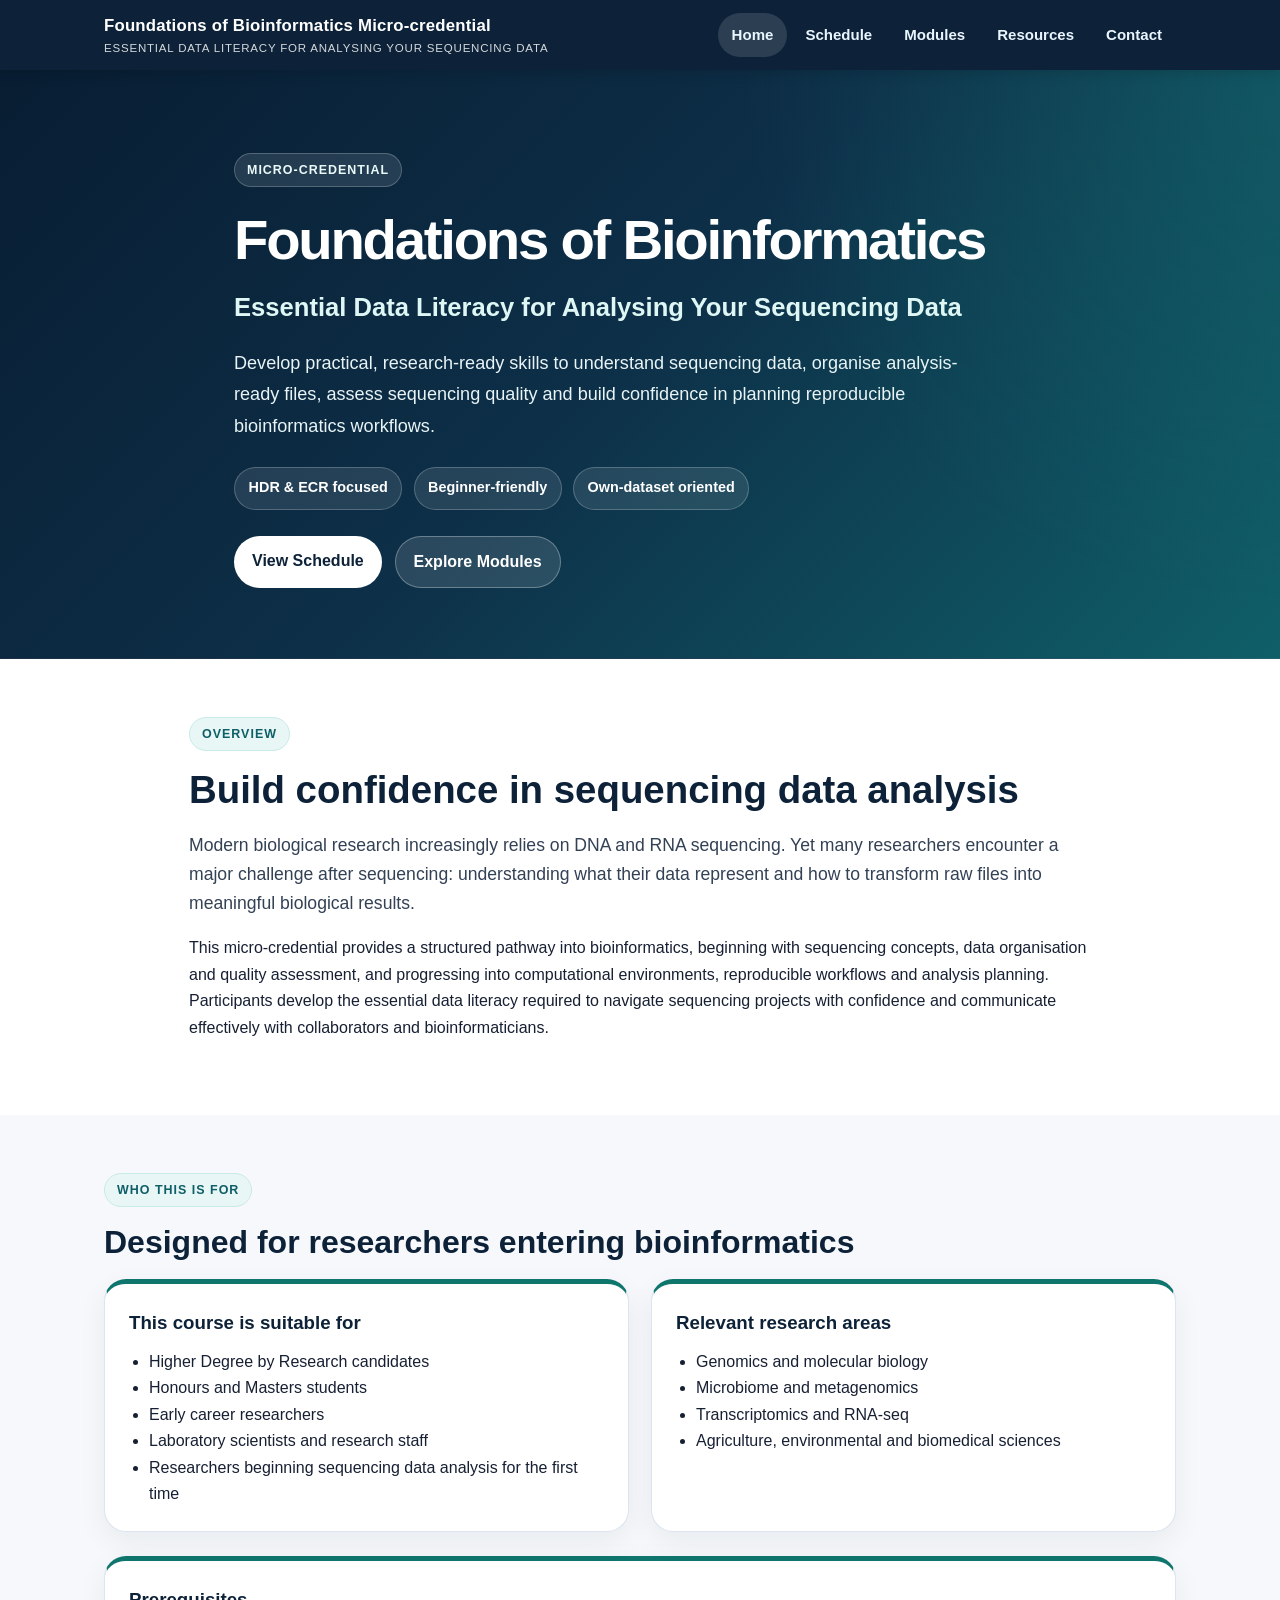
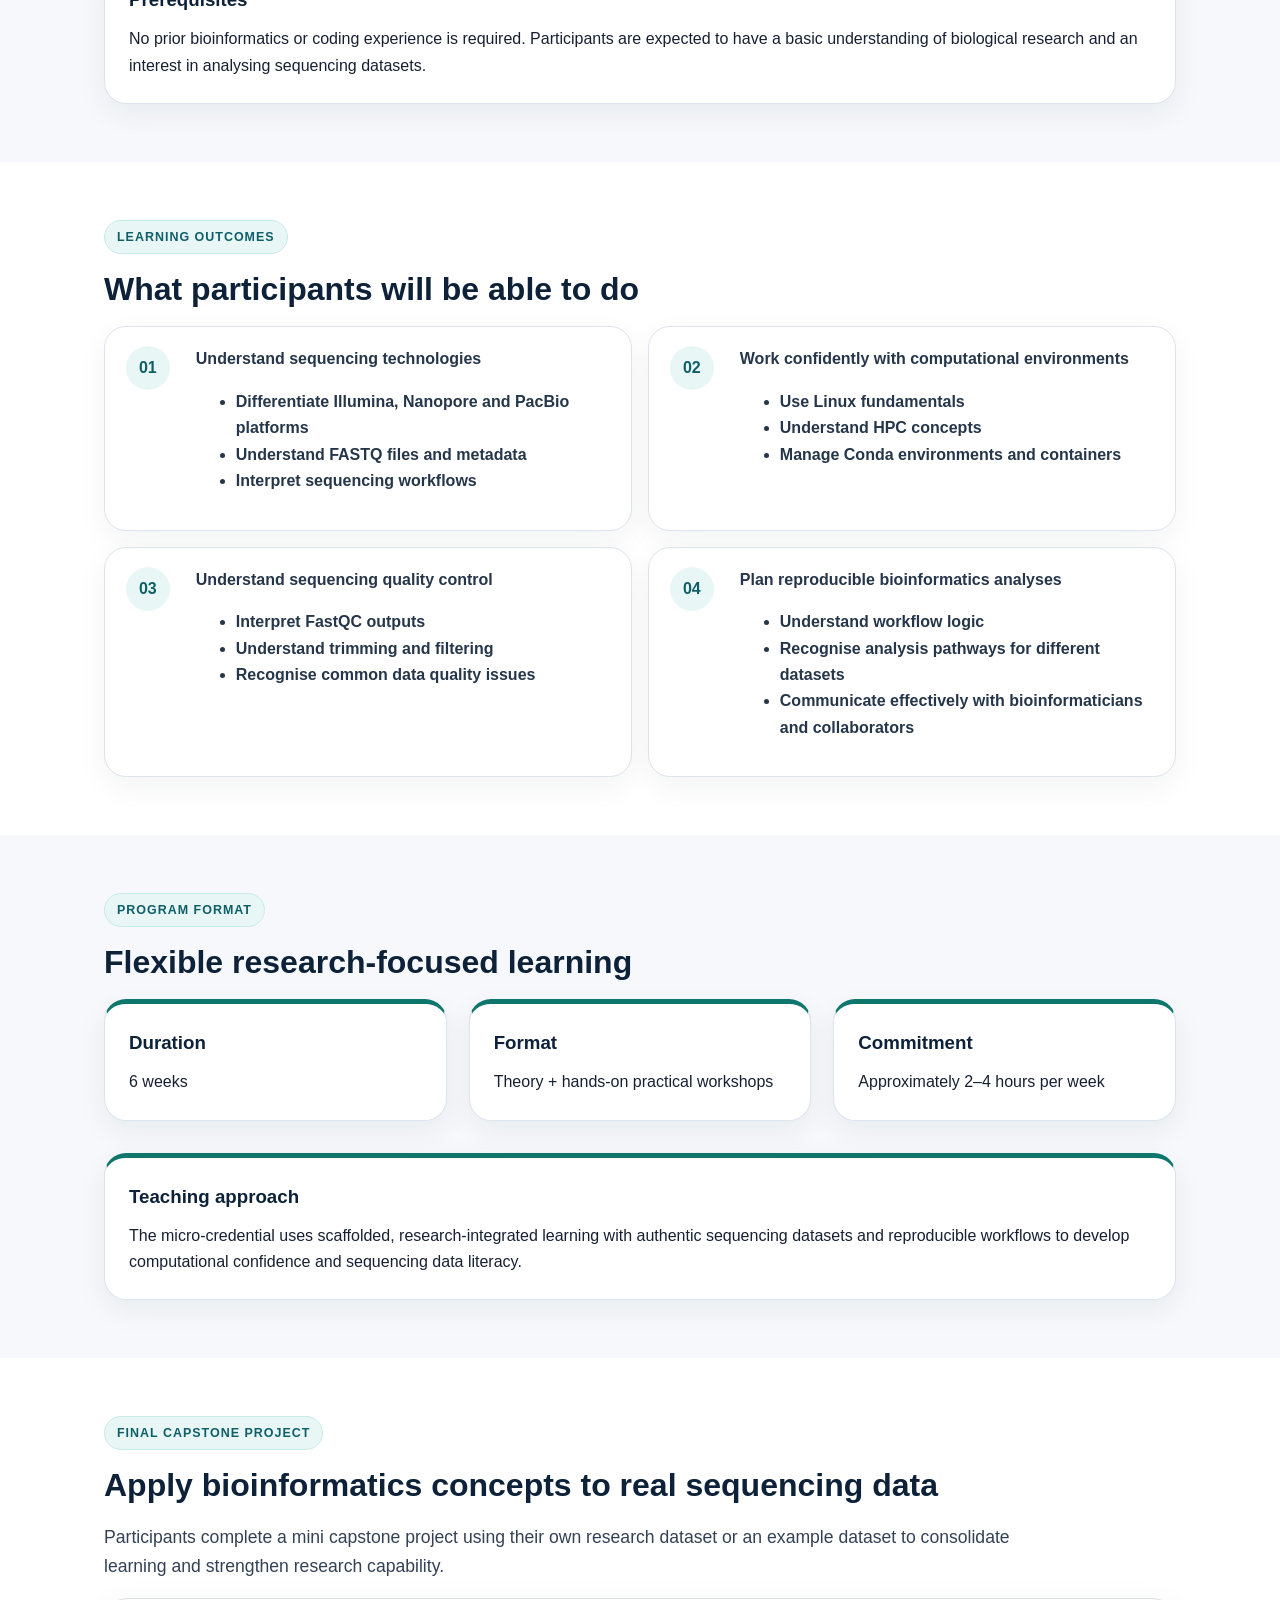
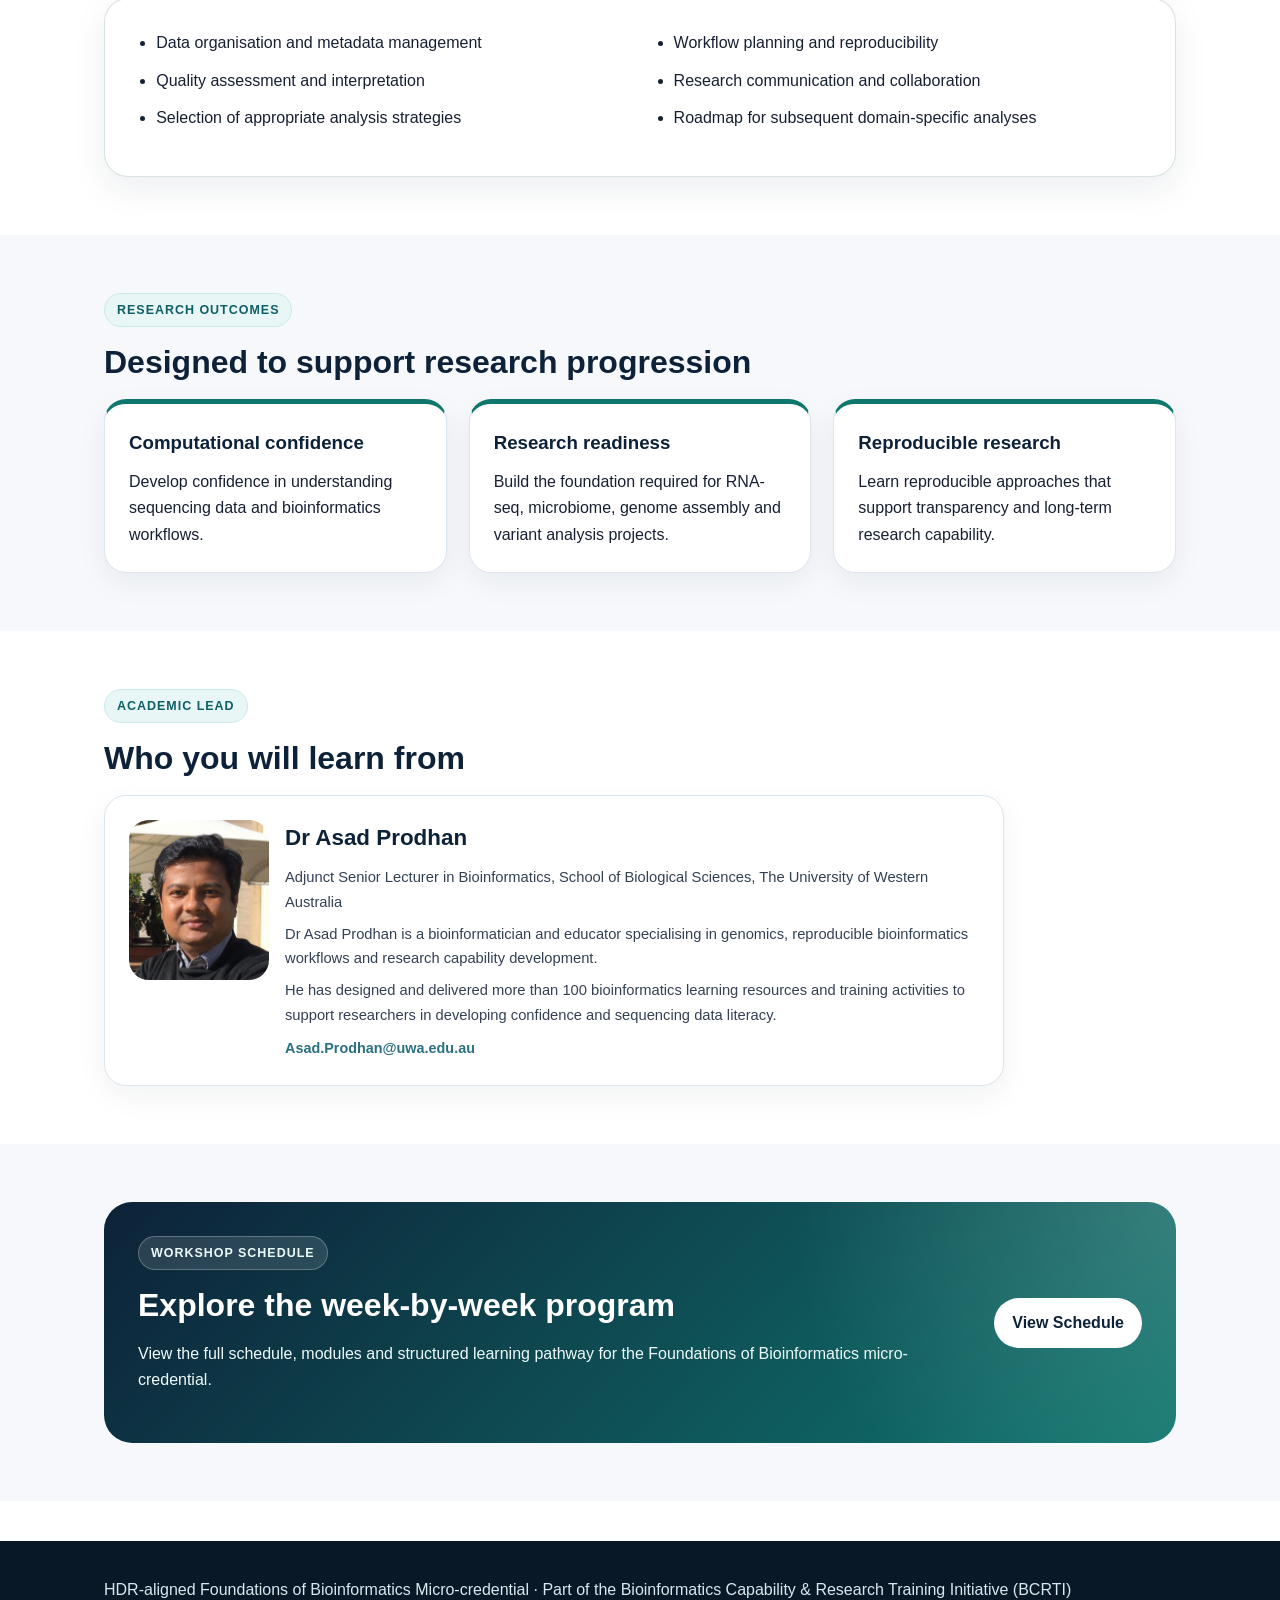
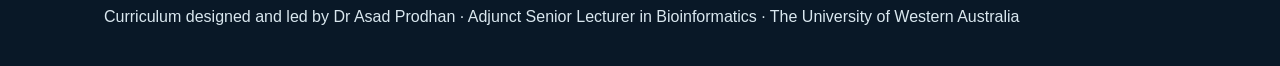
==== index.html @ 6ef8c24d "Add files via upload" ====
<!doctype html>
<html lang="en">

<head>
  <meta charset="utf-8">
  <meta name="viewport" content="width=device-width, initial-scale=1">
  <title>Foundations of Bioinformatics Micro-credential</title>
  <link rel="stylesheet" href="assets/css/style.css">
</head>

<body>
<header class="topbar">
  <div class="container nav">
    <a class="brand" href="index.html">
      Foundations of Bioinformatics Micro-credential
      <span>Essential data literacy for analysing your sequencing data</span>
    </a>

    <nav class="menu">
      <a class="active" href="index.html">Home</a>
      <a href="schedule.html">Schedule</a>
      <a href="modules.html">Modules</a>
      <a href="resources.html">Resources</a>
      <a href="contact.html">Contact</a>
    </nav>
  </div>
</header>

<main>

  <section class="premium-hero">
    <div class="container premium-hero-copy centered-hero">

      <div class="premium-hero-copy">
        <div class="program-label">Micro-credential</div>

        <h1>Foundations of Bioinformatics</h1>

        <p class="hero-subtitle">
          Essential Data Literacy for Analysing Your Sequencing Data
        </p>

        <p class="hero-summary">
          Develop practical, research-ready skills to understand sequencing data,
          organise analysis-ready files, assess sequencing quality and build
          confidence in planning reproducible bioinformatics workflows.
        </p>

        <div class="hero-facts">
          <span>HDR &amp; ECR focused</span>
          <span>Beginner-friendly</span>
          <span>Own-dataset oriented</span>
        </div>

        <div class="hero-actions">
          <a class="button" href="schedule.html">View Schedule</a>
          <a class="button secondary-button" href="modules.html">Explore Modules</a>
        </div>
      </div>

    </div>
  </section>
<section id="overview" class="section">
  <div class="container landing">
    <span class="section-label">Overview</span>
    <h2>Build confidence in sequencing data analysis</h2>

    <p class="lead">
      Modern biological research increasingly relies on DNA and RNA sequencing.
      Yet many researchers encounter a major challenge after sequencing:
      understanding what their data represent and how to transform raw files
      into meaningful biological results.
    </p>

    <p>
      This micro-credential provides a structured pathway into bioinformatics,
      beginning with sequencing concepts, data organisation and quality assessment,
      and progressing into computational environments, reproducible workflows and
      analysis planning. Participants develop the essential data literacy required
      to navigate sequencing projects with confidence and communicate effectively
      with collaborators and bioinformaticians.
    </p>
  </div>
</section>
<section id="who-for" class="section alt">
  <div class="container">
    <span class="section-label">Who this is for</span>
    <h2>Designed for researchers entering bioinformatics</h2>

    <div class="grid two">

      <div class="card premium-card">
        <h3>This course is suitable for</h3>
        <ul>
          <li>Higher Degree by Research candidates</li>
          <li>Honours and Masters students</li>
          <li>Early career researchers</li>
          <li>Laboratory scientists and research staff</li>
          <li>Researchers beginning sequencing data analysis for the first time</li>
        </ul>
      </div>

      <div class="card premium-card">
        <h3>Relevant research areas</h3>
        <ul>
          <li>Genomics and molecular biology</li>
          <li>Microbiome and metagenomics</li>
          <li>Transcriptomics and RNA-seq</li>
          <li>Agriculture, environmental and biomedical sciences</li>
        </ul>
      </div>

    </div>

    <div class="card premium-card" style="margin-top:1.5rem;">
      <h3>Prerequisites</h3>

      <p>
        No prior bioinformatics or coding experience is required.
        Participants are expected to have a basic understanding of biological
        research and an interest in analysing sequencing datasets.
      </p>
    </div>

  </div>
</section>
<section id="learning-outcomes" class="section">
  <div class="container">

    <span class="section-label">Learning Outcomes</span>
    <h2>What participants will be able to do</h2>

    <div class="objective-grid">

      <div class="objective-item">
        <span>01</span>
        <div>
          <strong>Understand sequencing technologies</strong>
          <ul>
            <li>Differentiate Illumina, Nanopore and PacBio platforms</li>
            <li>Understand FASTQ files and metadata</li>
            <li>Interpret sequencing workflows</li>
          </ul>
        </div>
      </div>

      <div class="objective-item">
        <span>02</span>
        <div>
          <strong>Work confidently with computational environments</strong>
          <ul>
            <li>Use Linux fundamentals</li>
            <li>Understand HPC concepts</li>
            <li>Manage Conda environments and containers</li>
          </ul>
        </div>
      </div>

      <div class="objective-item">
        <span>03</span>
        <div>
          <strong>Understand sequencing quality control</strong>
          <ul>
            <li>Interpret FastQC outputs</li>
            <li>Understand trimming and filtering</li>
            <li>Recognise common data quality issues</li>
          </ul>
        </div>
      </div>

      <div class="objective-item">
        <span>04</span>
        <div>
          <strong>Plan reproducible bioinformatics analyses</strong>
          <ul>
            <li>Understand workflow logic</li>
            <li>Recognise analysis pathways for different datasets</li>
            <li>Communicate effectively with bioinformaticians and collaborators</li>
          </ul>
        </div>
      </div>

    </div>
  </div>
</section>
<section id="program-format" class="section alt">
  <div class="container">

    <span class="section-label">Program Format</span>
    <h2>Flexible research-focused learning</h2>

    <div class="grid three">

      <div class="card premium-card">
        <h3>Duration</h3>
        <p>6 weeks</p>
      </div>

      <div class="card premium-card">
        <h3>Format</h3>
        <p>Theory + hands-on practical workshops</p>
      </div>

      <div class="card premium-card">
        <h3>Commitment</h3>
        <p>Approximately 2–4 hours per week</p>
      </div>

    </div>

    <div class="card premium-card" style="margin-top:2rem;">

      <h3>Teaching approach</h3>

      <p>
        The micro-credential uses scaffolded, research-integrated learning
        with authentic sequencing datasets and reproducible workflows to
        develop computational confidence and sequencing data literacy.
      </p>

    </div>

  </div>
</section>
<section id="capstone" class="section">
  <div class="container">

    <span class="section-label">Final Capstone Project</span>
    <h2>Apply bioinformatics concepts to real sequencing data</h2>

    <p class="lead">
      Participants complete a mini capstone project using their own research
      dataset or an example dataset to consolidate learning and strengthen
      research capability.
    </p>

    <div class="outcomes-box">
      <ul>
        <li>Data organisation and metadata management</li>
        <li>Quality assessment and interpretation</li>
        <li>Selection of appropriate analysis strategies</li>
        <li>Workflow planning and reproducibility</li>
        <li>Research communication and collaboration</li>
        <li>Roadmap for subsequent domain-specific analyses</li>
      </ul>
    </div>

  </div>
</section>
<section id="research-outcomes" class="section alt">
  <div class="container">

    <span class="section-label">Research Outcomes</span>
    <h2>Designed to support research progression</h2>

    <div class="grid three">

      <div class="card premium-card">
        <h3>Computational confidence</h3>
        <p>
          Develop confidence in understanding sequencing data and bioinformatics workflows.
        </p>
      </div>

      <div class="card premium-card">
        <h3>Research readiness</h3>
        <p>
          Build the foundation required for RNA-seq, microbiome, genome assembly
          and variant analysis projects.
        </p>
      </div>

      <div class="card premium-card">
        <h3>Reproducible research</h3>
        <p>
          Learn reproducible approaches that support transparency and long-term
          research capability.
        </p>
      </div>

    </div>

  </div>
</section>
<section id="academic-lead" class="section">
  <div class="container">

    <span class="section-label">Academic Lead</span>
    <h2>Who you will learn from</h2>

    <div class="card instructor-card">
      <div class="lead-profile">

        <img src="assets/img/AsadProdhan.jpg" alt="Dr Asad Prodhan">

        <div>

          <h3>Dr Asad Prodhan</h3>

          <p>
            Adjunct Senior Lecturer in Bioinformatics,
            School of Biological Sciences,
            The University of Western Australia
          </p>

          <p>
            Dr Asad Prodhan is a bioinformatician and educator specialising
            in genomics, reproducible bioinformatics workflows and research
            capability development.
          </p>

          <p>
            He has designed and delivered more than 100 bioinformatics
            learning resources and training activities to support researchers in developing confidence and sequencing data literacy.
          </p>

          <a href="mailto:Asad.Prodhan@uwa.edu.au">
            Asad.Prodhan@uwa.edu.au
          </a>

        </div>

      </div>
    </div>

  </div>
</section>
<section class="section alt">
  <div class="container">

    <div class="cta premium-cta">

      <div>

        <span class="section-label light">
          Workshop schedule
        </span>

        <h2>Explore the week-by-week program</h2>

        <p>
          View the full schedule, modules and structured learning pathway
          for the Foundations of Bioinformatics micro-credential.
        </p>

      </div>

      <a class="button" href="schedule.html">
        View Schedule
      </a>

    </div>

  </div>
</section>
<footer class="footer">
  <div class="container">
    HDR-aligned Foundations of Bioinformatics Micro-credential · Part of the Bioinformatics Capability &amp; Research Training Initiative (BCRTI)<br>
    Curriculum designed and led by Dr Asad Prodhan · Adjunct Senior Lecturer in Bioinformatics · The University of Western Australia
  </div>
</footer>

</body>
</html>
---- assets/css/style.css ----
:root{
  --navy:#0d2238;
  --navy2:#153957;
  --teal:#0f766e;
  --teal2:#168b83;
  --aqua:#dff7f4;
  --mint:#edf8f5;
  --gold:#d7a84f;
  --ink:#172033;
  --muted:#5d6b7b;
  --line:#dbe4ef;
  --card:#ffffff;
  --soft:#f6f8fb;
  --purple:#dcc1dc;
  --blue:#dfe3f6;
  --blue2:#d3dcf1;
}

*{
  box-sizing:border-box;
}

html{
  scroll-behavior:smooth;
}

body{
  margin:0;
  font-family:Inter, Segoe UI, Roboto, Helvetica, Arial, sans-serif;
  color:var(--ink);
  background:#fff;
  line-height:1.65;
}

img{
  max-width:100%;
  height:auto;
}

a{
  color:#075fa9;
  text-decoration:none;
}

a:hover{
  text-decoration:underline;
}

.container{
  max-width:1120px;
  margin:0 auto;
  padding:0 24px;
}

/* Navigation */
.topbar{
  background:var(--navy);
  color:#fff;
  position:sticky;
  top:0;
  z-index:50;
  box-shadow:0 2px 12px rgba(0,0,0,.15);
}

.nav{
  display:flex;
  align-items:center;
  justify-content:space-between;
  min-height:70px;
  gap:20px;
}

.brand{
  font-weight:800;
  letter-spacing:.2px;
  color:#fff;
  font-size:1.05rem;
}

.brand:hover{
  text-decoration:none;
}

.brand span{
  display:block;
  font-size:.72rem;
  font-weight:500;
  opacity:.82;
  letter-spacing:.8px;
  text-transform:uppercase;
}

.menu{
  display:flex;
  gap:4px;
  flex-wrap:wrap;
  justify-content:flex-end;
}

.menu a{
  color:#eaf6ff;
  padding:10px 14px;
  border-radius:999px;
  font-weight:650;
  font-size:.94rem;
}

.menu a:hover,
.menu a.active{
  background:rgba(255,255,255,.13);
  text-decoration:none;
}

/* Premium homepage hero */
/* Fixed hero section */

.premium-hero{
  background:
    radial-gradient(circle at top right, rgba(26,138,132,.28), transparent 38%),
    linear-gradient(135deg, #081d32 0%, #0d2f48 48%, #0f5f68 100%);
  color:#fff;
  padding:5.2rem 0 4.4rem;
  border-bottom:1px solid rgba(255,255,255,.08);
}

.premium-hero-grid{
  display:grid;
  grid-template-columns:minmax(0,1.25fr) 420px;
  gap:4rem;
  align-items:center;
}

.premium-hero-copy{
  max-width:760px;
}

.program-label,
.section-label{
  display:inline-flex;
  align-items:center;
  width:max-content;
  max-width:100%;
  text-transform:uppercase;
  letter-spacing:.08em;
  font-weight:800;
  font-size:.78rem;
  color:#0f5f68;
  background:#e8f6f5;
  border:1px solid #c9ebe7;
  border-radius:999px;
  padding:.35rem .75rem;
  margin-bottom:1rem;
}

.program-label{
  color:#eafafa;
  background:rgba(255,255,255,.11);
  border-color:rgba(255,255,255,.22);
}

.section-label.light{
  color:#eafafa;
  background:rgba(255,255,255,.12);
  border-color:rgba(255,255,255,.25);
}

.premium-hero h1{
  color:#fff;
  font-size:clamp(2.35rem,4.4vw,4.5rem);
  line-height:1.04;
  margin:.5rem 0 1rem;
  letter-spacing:-.04em;
}

.hero-subtitle{
  font-size:clamp(1.2rem,2vw,1.65rem);
  color:#dff7f4;
  font-weight:800;
  margin:0 0 1.25rem;
}

.hero-summary{
  color:#e8f4f6;
  font-size:1.13rem;
  line-height:1.75;
  max-width:700px;
  margin-bottom:1.5rem;
}

.hero-facts{
  display:flex;
  flex-wrap:wrap;
  gap:.7rem;
}

.hero-facts span{
  background:rgba(255,255,255,.1);
  border:1px solid rgba(255,255,255,.22);
  color:#fff;
  border-radius:999px;
  padding:.55rem .85rem;
  font-weight:800;
  font-size:.9rem;
}

.hero-actions{
  display:flex;
  flex-wrap:wrap;
  gap:.8rem;
  margin-top:1.6rem;
}

/* Lead / course snapshot panel */
.premium-lead-panel{
  background:rgba(255,255,255,.96);
  color:var(--ink);
  border-radius:30px;
  padding:1.4rem;
  box-shadow:0 24px 65px rgba(0,0,0,.28);
  border:1px solid rgba(255,255,255,.65);
}

.program-panel{
  margin-top:1.2rem;
  padding-top:1.1rem;
  border-top:1px solid var(--line);
}

.program-panel h3{
  color:var(--navy);
  margin:0 0 .55rem;
  font-size:1rem;
}

.program-panel ul{
  margin:0;
  padding-left:1.1rem;
  color:#26364a;
  font-size:.94rem;
  line-height:1.6;
}

.top-panel{
  margin-top:0;
  padding-top:0;
  border-top:0;
  margin-bottom:1.2rem;
  padding-bottom:1.1rem;
  border-bottom:1px solid var(--line);
}

.lead-profile{
  display:grid;
  grid-template-columns:118px 1fr;
  gap:1rem;
  align-items:start;
}

.lead-profile img{
  width:118px;
  height:138px;
  object-fit:cover;
  object-position:center top;
  border-radius:20px;
}

.panel-kicker{
  display:block;
  color:#0f5f68;
  font-weight:900;
  font-size:.76rem;
  text-transform:uppercase;
  letter-spacing:.07em;
  margin-bottom:.25rem;
}

.lead-profile h2{
  color:var(--navy);
  font-size:1.25rem;
  line-height:1.15;
  margin:0 0 .45rem;
}

.lead-profile p{
  margin:0 0 .45rem;
  font-size:.92rem;
  line-height:1.45;
  color:#26364a;
}

.lead-profile a{
  color:#2a7080;
  font-weight:800;
  font-size:.9rem;
}

.compact-lead{
  border-top:0;
}

/* General sections */
.section{
  padding:58px 0;
}

.section.alt{
  background:var(--soft);
}

.section h2{
  font-size:2rem;
  line-height:1.2;
  margin:0 0 18px;
  color:var(--navy);
}

.lead{
  font-size:1.1rem;
  color:#334155;
  max-width:940px;
}

.landing{
  max-width:950px;
}

.landing h2{
  font-size:2.4rem;
  margin-bottom:1rem;
}

.rule{
  height:1px;
  background:var(--line);
  margin:28px 0;
}

/* Cards and grids */
.grid{
  display:grid;
  gap:22px;
}

.grid.three{
  grid-template-columns:repeat(3,1fr);
}

.grid.two{
  grid-template-columns:repeat(2,1fr);
}

.card{
  background:var(--card);
  border:1px solid var(--line);
  border-radius:22px;
  padding:24px;
  box-shadow:0 10px 30px rgba(13,34,56,.06);
}

.card h3{
  margin:0 0 10px;
  color:var(--navy);
}

.card p{
  margin:0;
}

.card ul{
  margin:10px 0 0 20px;
  padding:0;
}

.premium-card{
  border-top:5px solid var(--teal);
}

.badge{
  display:inline-block;
  background:#edf7ff;
  color:#075fa9;
  border:1px solid #cce7ff;
  padding:4px 10px;
  border-radius:999px;
  font-size:.78rem;
  font-weight:800;
  text-transform:uppercase;
  letter-spacing:.04em;
}

/* Objectives */
.objective-grid{
  display:grid;
  grid-template-columns:repeat(2,1fr);
  gap:1rem;
}

.objective-item{
  background:#fff;
  border:1px solid var(--line);
  border-radius:22px;
  padding:1.2rem 1.3rem;
  display:grid;
  grid-template-columns:54px 1fr;
  gap:1rem;
  align-items:start;
  box-shadow:0 10px 30px rgba(13,34,56,.05);
  font-weight:650;
  color:#26364a;
}

.objective-item span,
.process-step span{
  width:44px;
  height:44px;
  display:inline-flex;
  align-items:center;
  justify-content:center;
  border-radius:50%;
  background:#e8f6f5;
  color:#0f5f68;
  font-weight:900;
  flex-shrink:0;
}

/* Process */
.process-row{
  display:grid;
  grid-template-columns:repeat(3,1fr);
  gap:1.2rem;
}

.process-step{
  background:#fff;
  border:1px solid var(--line);
  border-radius:24px;
  padding:1.5rem;
  box-shadow:0 10px 30px rgba(13,34,56,.05);
}

.process-step h3{
  margin:.9rem 0 .4rem;
  color:var(--navy);
}

.process-step p{
  margin:0;
  color:#425466;
}

/* Outcomes */
.outcomes-box{
  background:#fff;
  border:1px solid rgba(15,76,92,.16);
  border-radius:24px;
  padding:2rem;
  box-shadow:0 12px 35px rgba(9,36,61,.08);
}

.outcomes-box ul{
  columns:2;
  column-gap:3rem;
  margin:0;
  padding-left:1.2rem;
}

.outcomes-box li{
  break-inside:avoid;
  margin-bottom:.8rem;
  line-height:1.55;
}

/* Instructor section */
.instructor-card{
  max-width:900px;
}

.instructor-card .lead-profile{
  grid-template-columns:140px 1fr;
}

.instructor-card .lead-profile img{
  width:140px;
  height:160px;
}

.instructor-card h3{
  font-size:1.4rem;
  margin:0 0 .5rem;
  color:var(--navy);
}

.instructor-card p{
  color:#334155;
  line-height:1.65;
  margin:0 0 .5rem;
}

/* Call to action */
.cta{
  background:linear-gradient(135deg,var(--navy),var(--teal));
  color:#fff;
  border-radius:28px;
  padding:34px;
  display:flex;
  justify-content:space-between;
  gap:20px;
  align-items:center;
}

.premium-cta{
  background:
    radial-gradient(circle at top right, rgba(255,255,255,.16), transparent 35%),
    linear-gradient(135deg,#0d2238,#0f766e);
}

.cta h2{
  color:#fff;
  margin:0;
}

.cta p{
  color:#eefafa;
}

.button{
  display:inline-block;
  background:#fff;
  color:var(--navy);
  font-weight:800;
  border-radius:999px;
  padding:12px 18px;
  white-space:nowrap;
}

.button:hover{
  text-decoration:none;
  background:#f0fbff;
}

.secondary-button{
  background:rgba(255,255,255,.12);
  color:#fff;
  border:1px solid rgba(255,255,255,.3);
}

.secondary-button:hover{
  background:rgba(255,255,255,.2);
  color:#fff;
}

/* Schedule page */
.workshop-note{
  font-weight:650;
  color:#334155;
  margin:22px 0;
}

.schedule-block{
  margin:28px 0 42px;
}

.schedule-block h2{
  font-size:1.55rem;
  margin-bottom:12px;
}

.schedule-table{
  width:100%;
  border-collapse:collapse;
  border-radius:0;
  overflow:hidden;
  font-size:1rem;
}

.schedule-table td{
  padding:14px 18px;
  border:1px solid rgba(255,255,255,.72);
  vertical-align:middle;
}

.schedule-table td:first-child{
  width:20%;
  text-align:center;
  font-weight:750;
}

.schedule-table td:nth-child(2){
  width:23%;
  text-align:center;
}

.daily-schedule-std tr{
  background:var(--purple);
}

.daily-schedule-mon tr{
  background:var(--blue);
}

.daily-schedule-wed tr{
  background:var(--blue2);
}

/* Modules and resources */
.module-card{
  border-top:6px solid var(--teal);
}

.module-card:nth-child(2n){
  border-top-color:#6975cf;
}

.resource-link{
  display:block;
  padding:14px 16px;
  border:1px solid var(--line);
  border-radius:14px;
  background:#fff;
  margin:10px 0;
  font-weight:750;
}

.resource-link:hover{
  text-decoration:none;
  background:#f7fbff;
}

.banner-img{
  width:100%;
  border-radius:24px;
  border:1px solid var(--line);
  box-shadow:0 12px 36px rgba(13,34,56,.12);
}

.flow{
  font-family:ui-monospace,SFMono-Regular,Menlo,Consolas,monospace;
  background:#eef8f7;
  border-left:5px solid var(--teal);
  padding:14px 18px;
  border-radius:12px;
  display:inline-block;
  max-width:100%;
  overflow-x:auto;
}

.contact-box{
  max-width:720px;
}

.small{
  font-size:.92rem;
  color:var(--muted);
}

/* Footer */
.footer{
  background:#091827;
  color:#d9e7ef;
  padding:36px 0;
  margin-top:40px;
}

.footer a{
  color:#d6f7ff;
}

/* ==========================
   On this page ribbon
========================== */
.page-ribbon{
  position:sticky;
  top:70px;
  z-index:45;
  background:rgba(255,255,255,.96);
  backdrop-filter:blur(10px);
  border-bottom:1px solid rgba(0,0,0,.06);
  box-shadow:0 2px 10px rgba(0,0,0,.04);
}

.page-ribbon-inner{
  display:flex;
  align-items:center;
  gap:1.6rem;
  padding:.95rem 0;
  overflow-x:auto;
  white-space:nowrap;
  scrollbar-width:none;
}

.page-ribbon-inner::-webkit-scrollbar{
  display:none;
}

.page-ribbon span{
  font-size:.78rem;
  font-weight:800;
  letter-spacing:.12em;
  text-transform:uppercase;
  color:var(--muted);
  flex-shrink:0;
}

.page-ribbon a{
  text-decoration:none;
  color:var(--navy);
  font-size:.95rem;
  font-weight:700;
  transition:.2s ease;
  flex-shrink:0;
}

.page-ribbon a:hover{
  color:var(--teal);
  text-decoration:none;
}

/* Prevent section headings hiding behind sticky nav */
section{
  scroll-margin-top:145px;
}

/* Tablet */
@media(max-width:980px){
  .premium-hero-grid{
    grid-template-columns:1fr;
    gap:2rem;
  }

  .premium-lead-panel{
    max-width:520px;
  }

  .grid.three,
  .grid.two,
  .objective-grid,
  .process-row{
    grid-template-columns:1fr;
  }

  .nav{
    align-items:flex-start;
    gap:12px;
    flex-direction:column;
    padding:14px 0;
  }

  .menu{
    justify-content:flex-start;
  }

  .cta{
    display:block;
  }

  .button{
    margin-top:14px;
  }
}

/* Mobile */
@media(max-width:640px){
  .container{
    padding:0 18px;
  }

  .premium-hero{
    padding:3rem 0;
  }

  .premium-hero h1{
    font-size:2.15rem;
    letter-spacing:-.03em;
  }

  .hero-summary{
    font-size:1rem;
  }

  .hero-facts span{
    font-size:.82rem;
    padding:.45rem .7rem;
  }

  .hero-actions{
    flex-direction:column;
    align-items:flex-start;
  }

  .program-label,
  .section-label{
    width:auto;
    font-size:.7rem;
    line-height:1.35;
  }

  .premium-lead-panel{
    border-radius:24px;
    padding:1.1rem;
  }

  .lead-profile,
  .instructor-card .lead-profile{
    grid-template-columns:1fr;
  }

  .lead-profile img,
  .instructor-card .lead-profile img{
    width:150px;
    height:160px;
  }

  .section{
    padding:42px 0;
  }

  .section h2,
  .landing h2{
    font-size:1.75rem;
  }

  .lead{
    font-size:1rem;
  }

  .card,
  .process-step,
  .outcomes-box{
    padding:1.2rem;
    border-radius:18px;
  }

  .objective-item{
    grid-template-columns:1fr;
  }

  .outcomes-box ul{
    columns:1;
  }

  .cta{
    padding:1.4rem;
    border-radius:22px;
  }

  .menu a{
    padding:7px 10px;
    font-size:.88rem;
  }

  .brand{
    font-size:.98rem;
  }

  .brand span{
    font-size:.65rem;
  }

  .schedule-table td{
    display:block;
    width:100%!important;
    text-align:left!important;
  }

  .schedule-table tr{
    display:block;
    margin:0 0 14px;
  }

  .schedule-table td+td{
    border-top:0;
  }
}

.centered-hero{
  max-width:860px;
  margin:0 auto;
}

.centered-hero .hero-summary{
  max-width:760px;
}

.centered-hero .hero-actions{
  justify-content:flex-start;
}

/* Workflow hero on Modules page */

.workflow-hero {
  margin: 2rem 0 4rem;
  text-align: center;
}

.workflow-image {
  width: 100%;
  max-width: 1400px;
  border-radius: 18px;
  box-shadow: 0 10px 30px rgba(0,0,0,.08);
}

.workflow-caption {
  margin-top: 1rem;
  font-size: .95rem;
  color: #666;
  max-width: 850px;
  margin-left: auto;
  margin-right: auto;
}

/* Module intro below workflow */

.modules-section h2 {
  margin-bottom: .8rem;
}

.section-intro {
  max-width: 900px;
  margin-bottom: 2rem;
  color: #555;
}
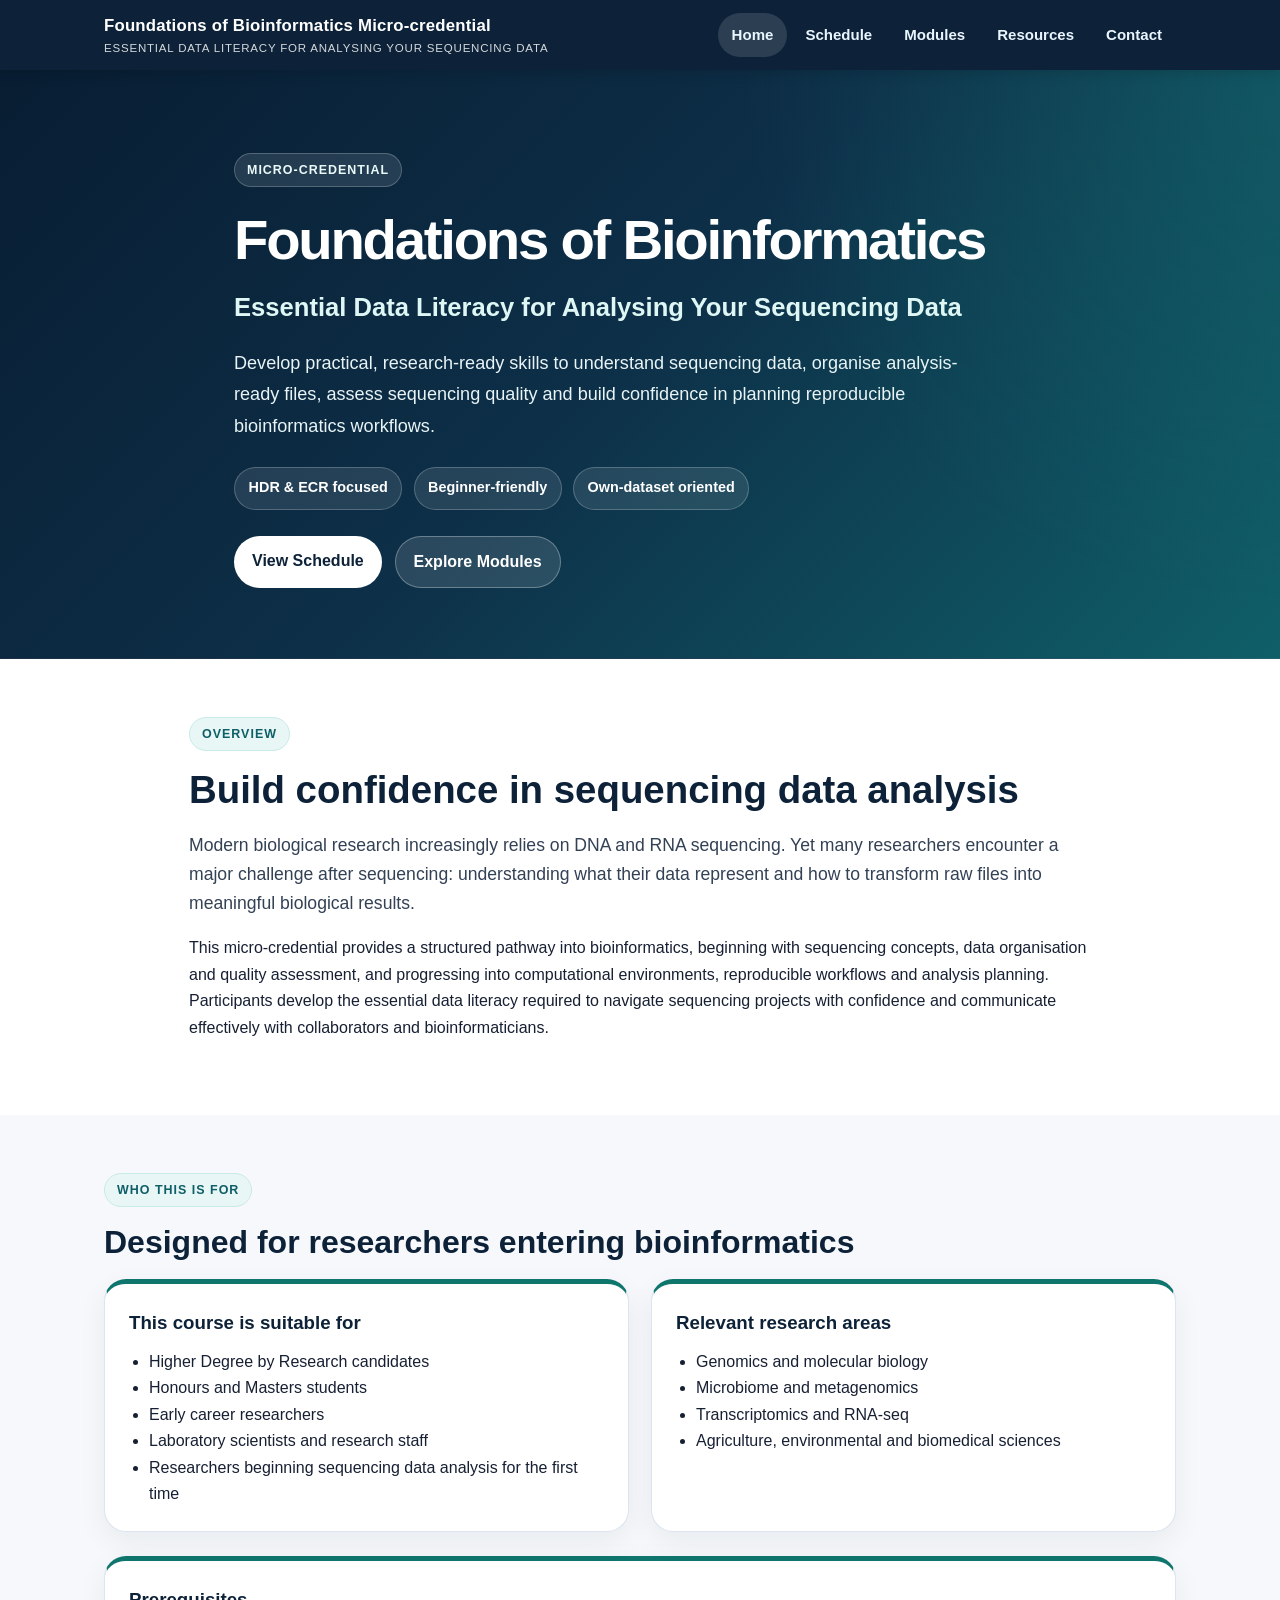
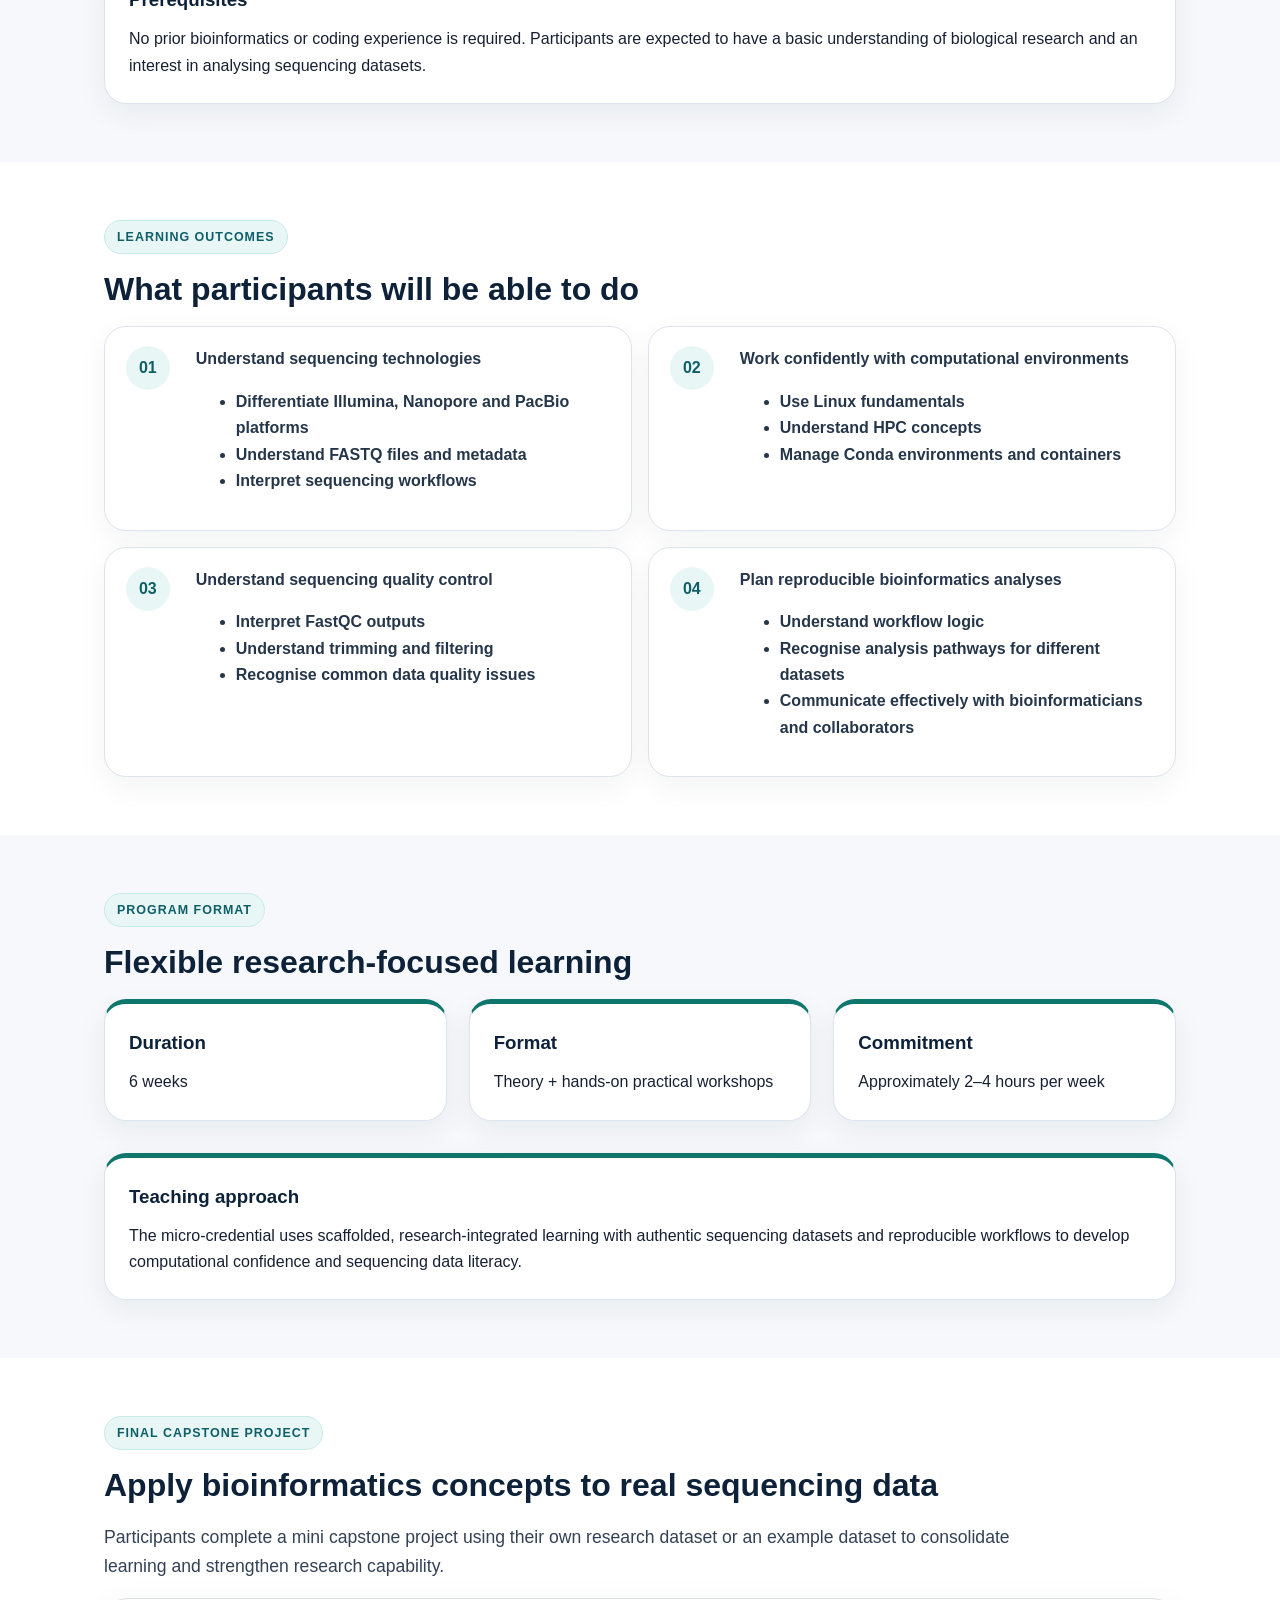
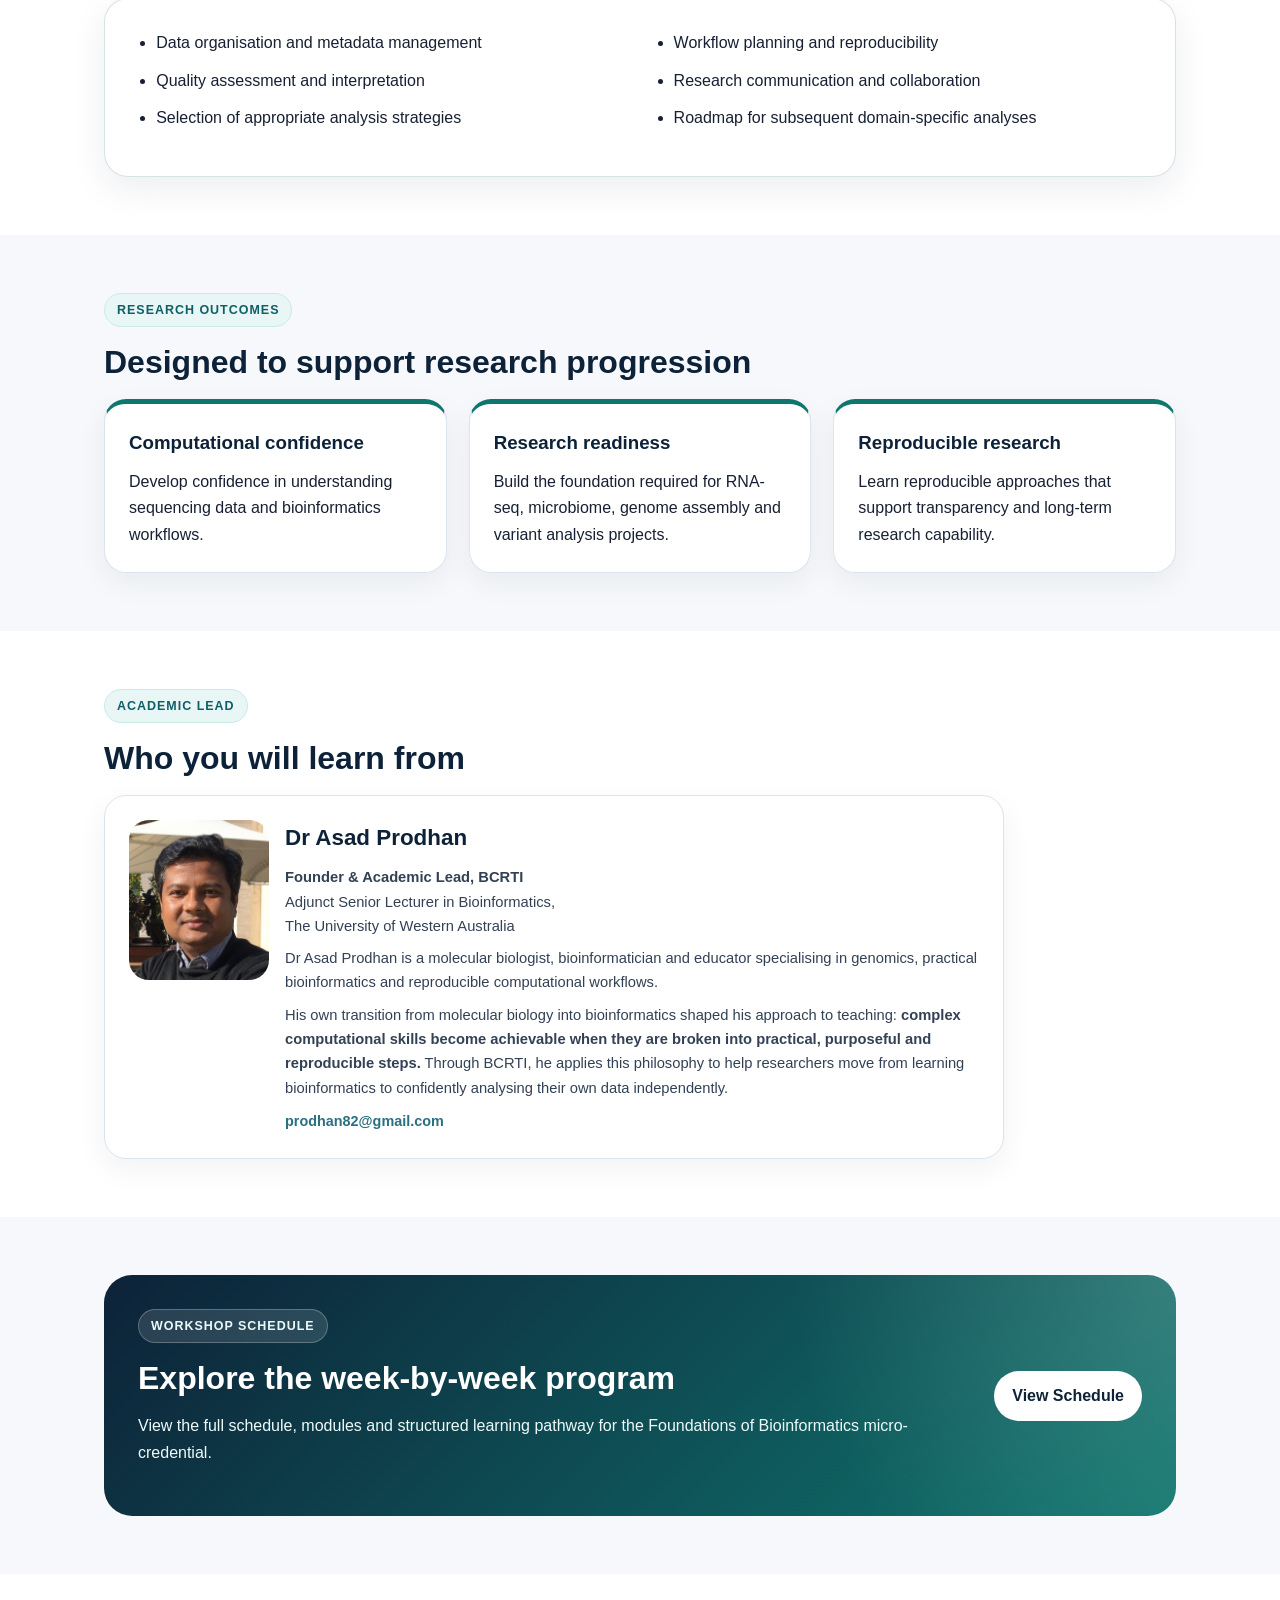
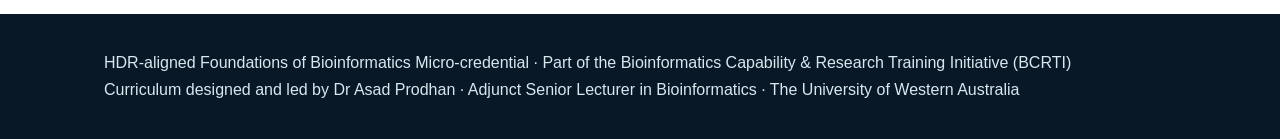
==== commit bae959f4: "Update index.html" ====
--- a/index.html
+++ b/index.html
@@ -298,24 +298,21 @@
           <h3>Dr Asad Prodhan</h3>
 
           <p>
-            Adjunct Senior Lecturer in Bioinformatics,
-            School of Biological Sciences,
+            <strong>Founder &amp; Academic Lead, BCRTI</strong><br>
+            Adjunct Senior Lecturer in Bioinformatics,<br>
             The University of Western Australia
           </p>
 
           <p>
-            Dr Asad Prodhan is a bioinformatician and educator specialising
-            in genomics, reproducible bioinformatics workflows and research
-            capability development.
+            Dr Asad Prodhan is a molecular biologist, bioinformatician and educator specialising in genomics, practical bioinformatics and reproducible computational workflows.
           </p>
-
+          
           <p>
-            He has designed and delivered more than 100 bioinformatics
-            learning resources and training activities to support researchers in developing confidence and sequencing data literacy.
+            His own transition from molecular biology into bioinformatics shaped his approach to teaching: <strong>complex computational skills become achievable when they are broken into practical, purposeful and reproducible steps.</strong> Through BCRTI, he applies this philosophy to help researchers move from learning bioinformatics to confidently analysing their own data independently.
           </p>
-
-          <a href="mailto:Asad.Prodhan@uwa.edu.au">
-            Asad.Prodhan@uwa.edu.au
+          
+          <a href="mailto:prodhan82@gmail.com">
+            prodhan82@gmail.com
           </a>
 
         </div>
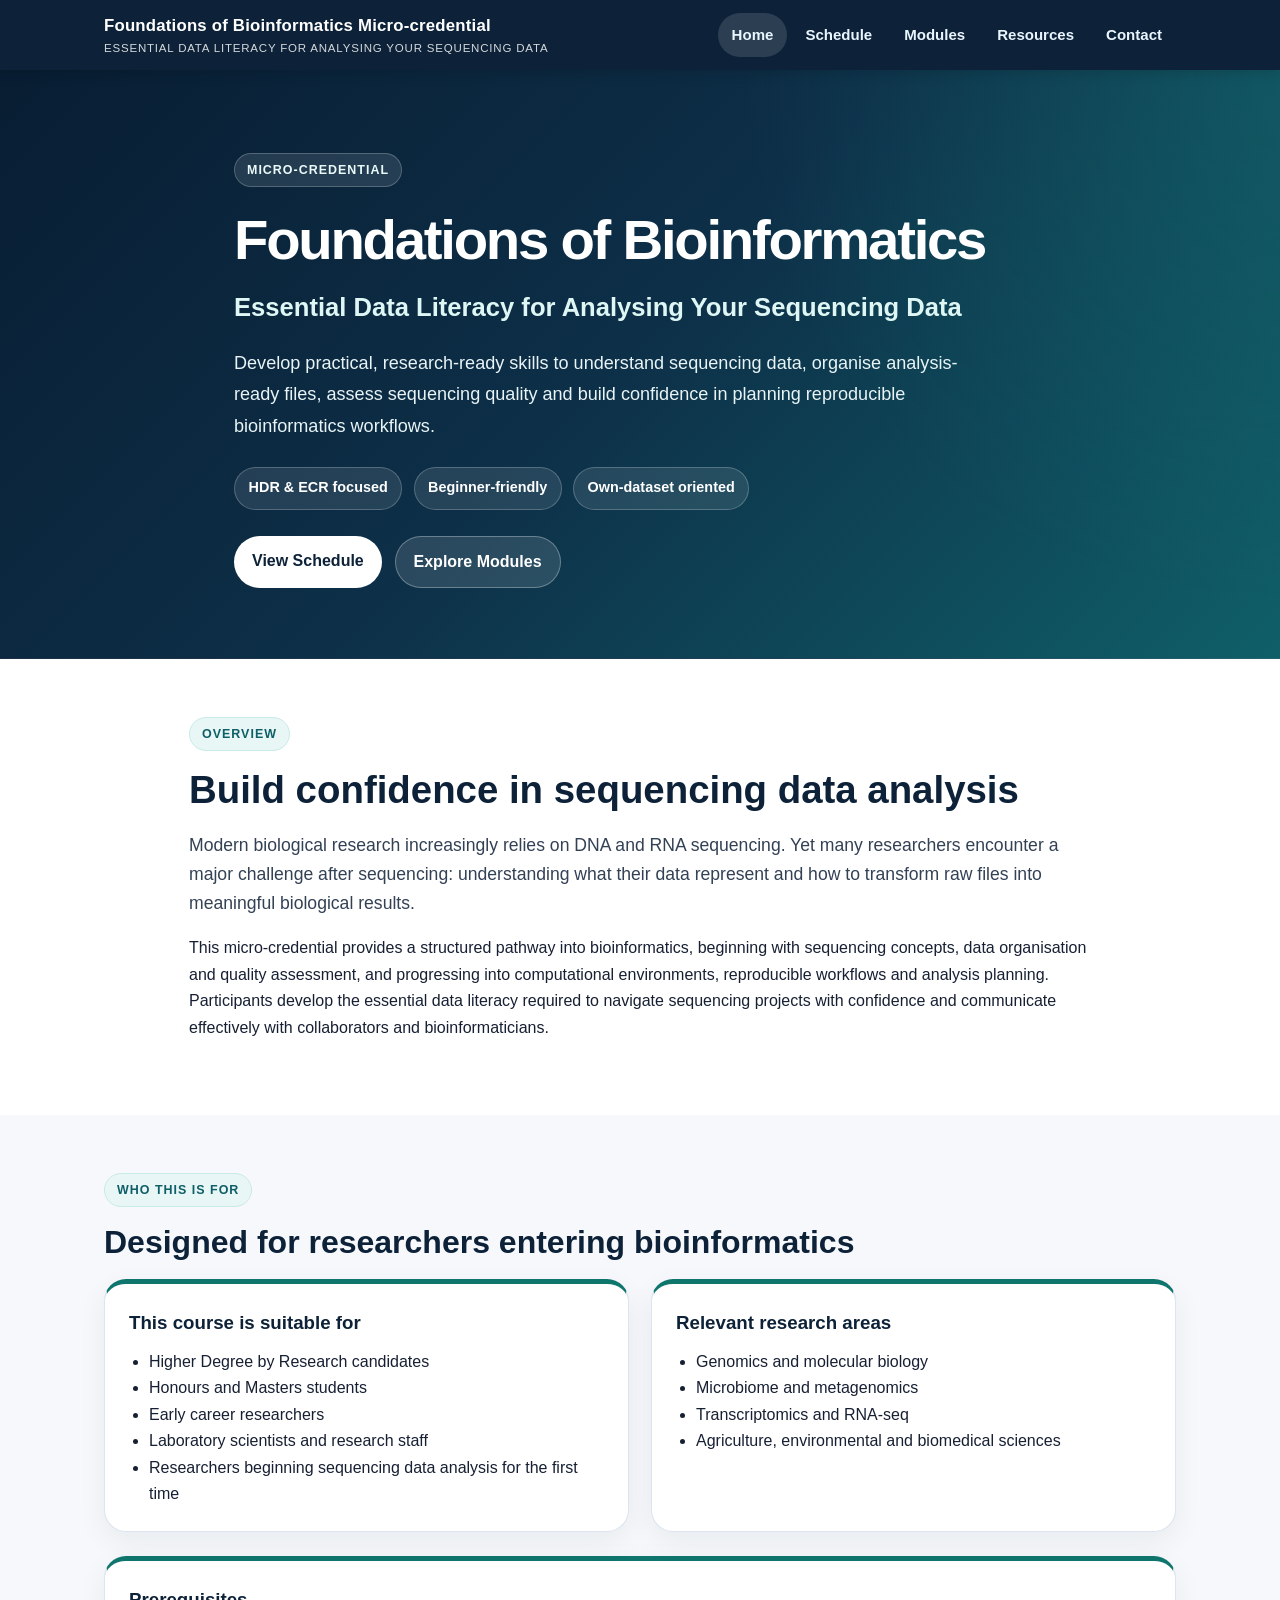
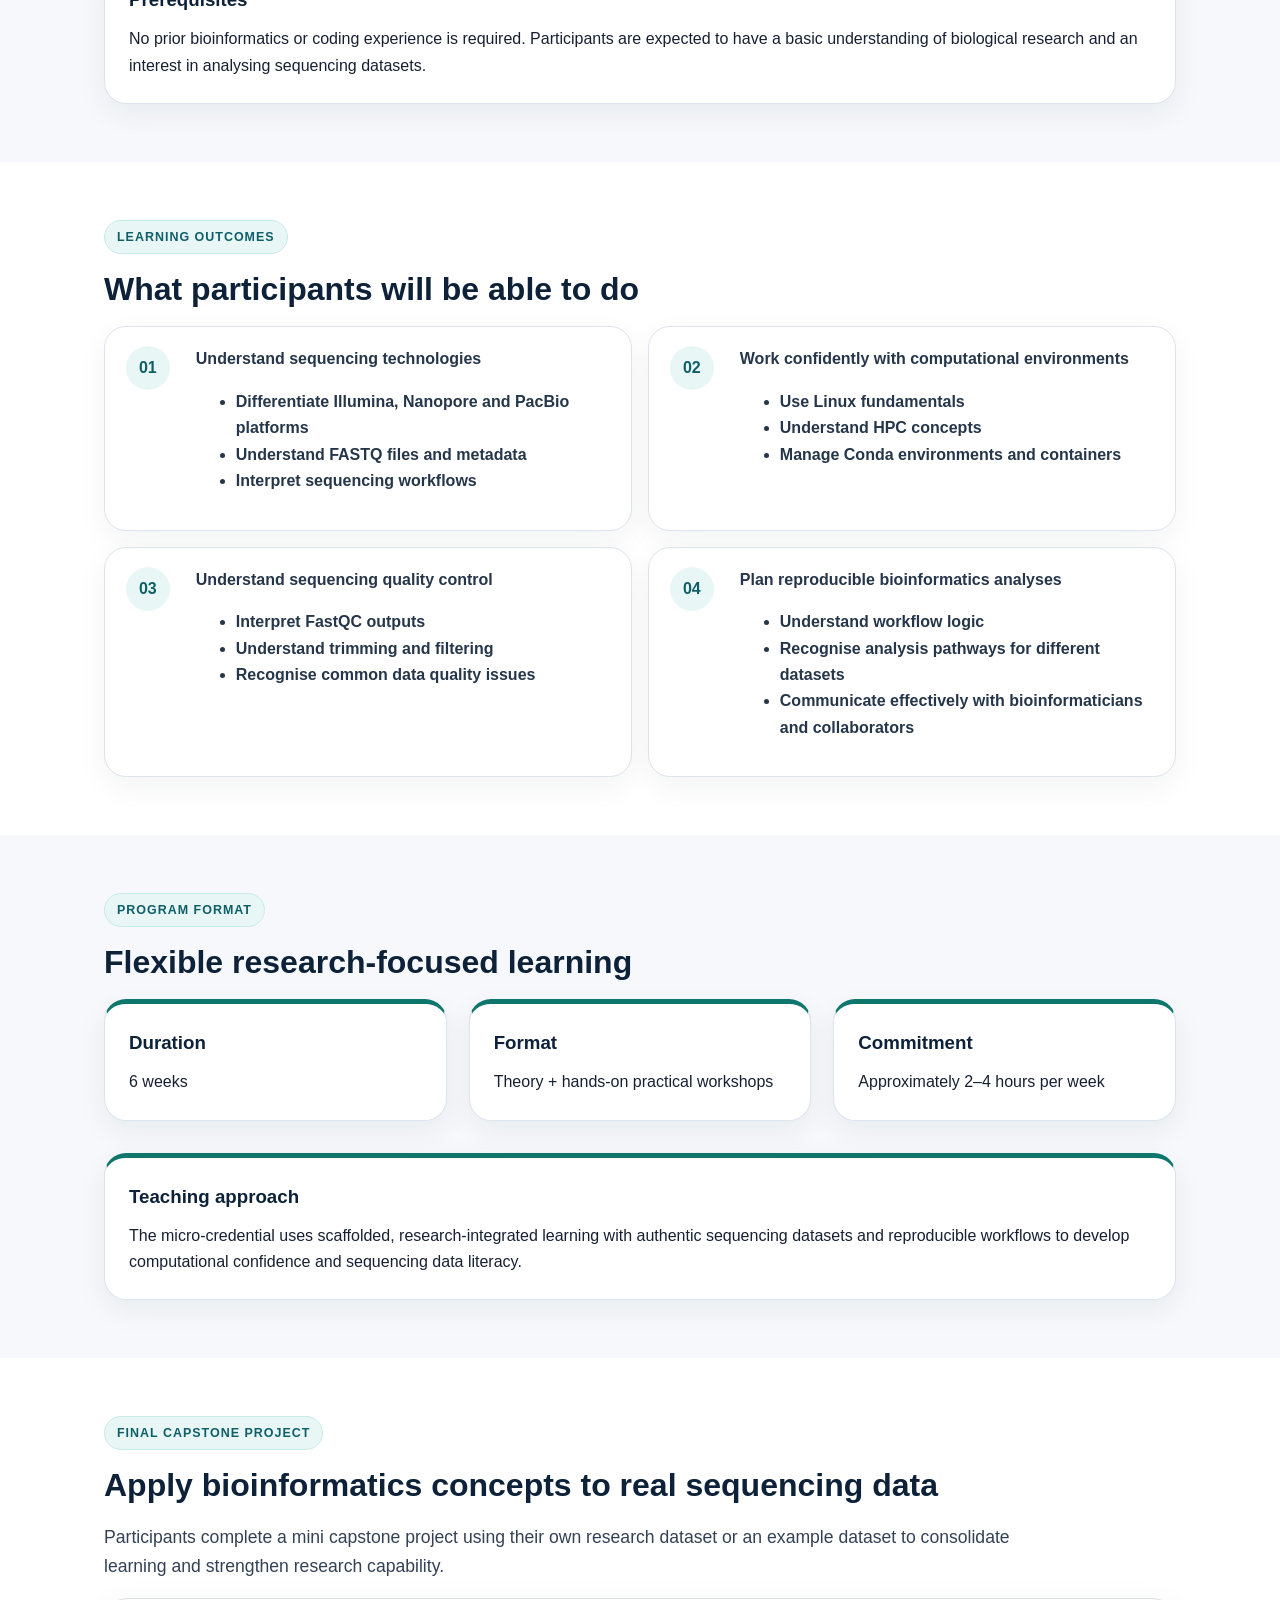
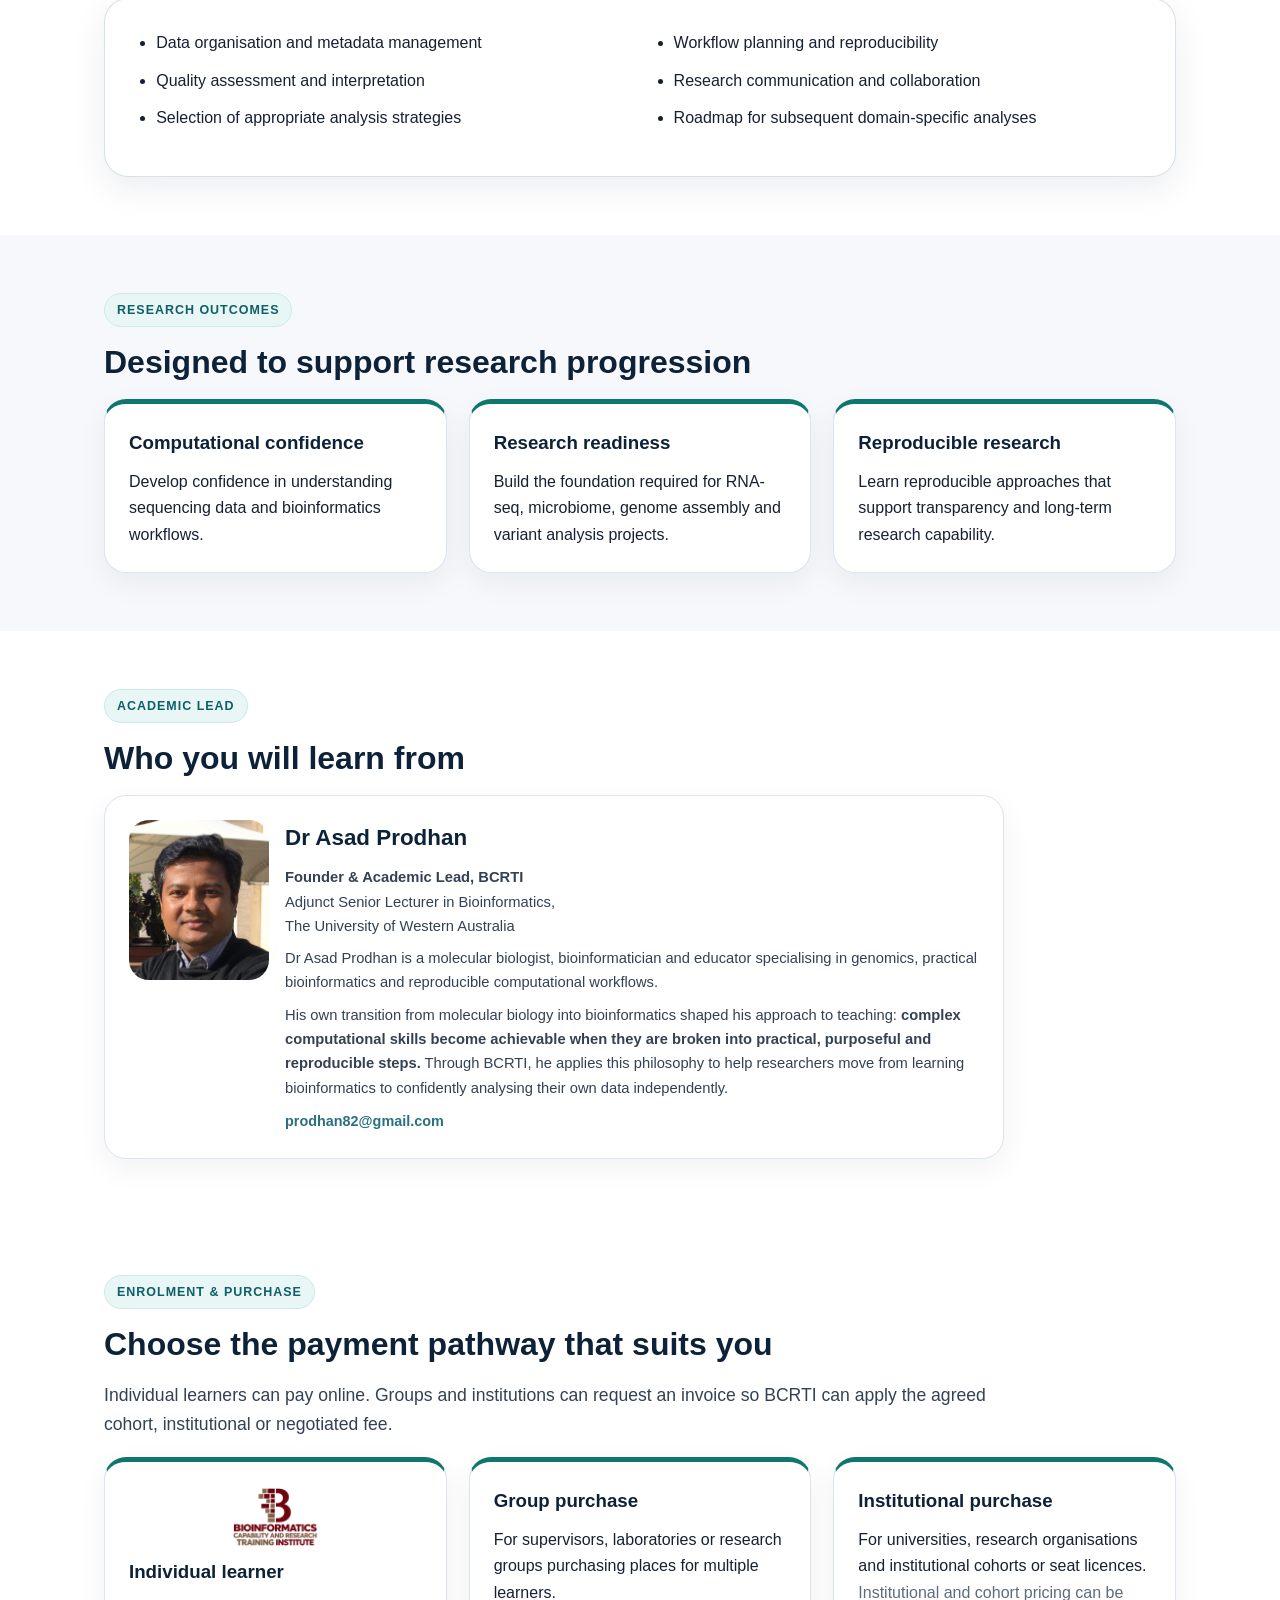
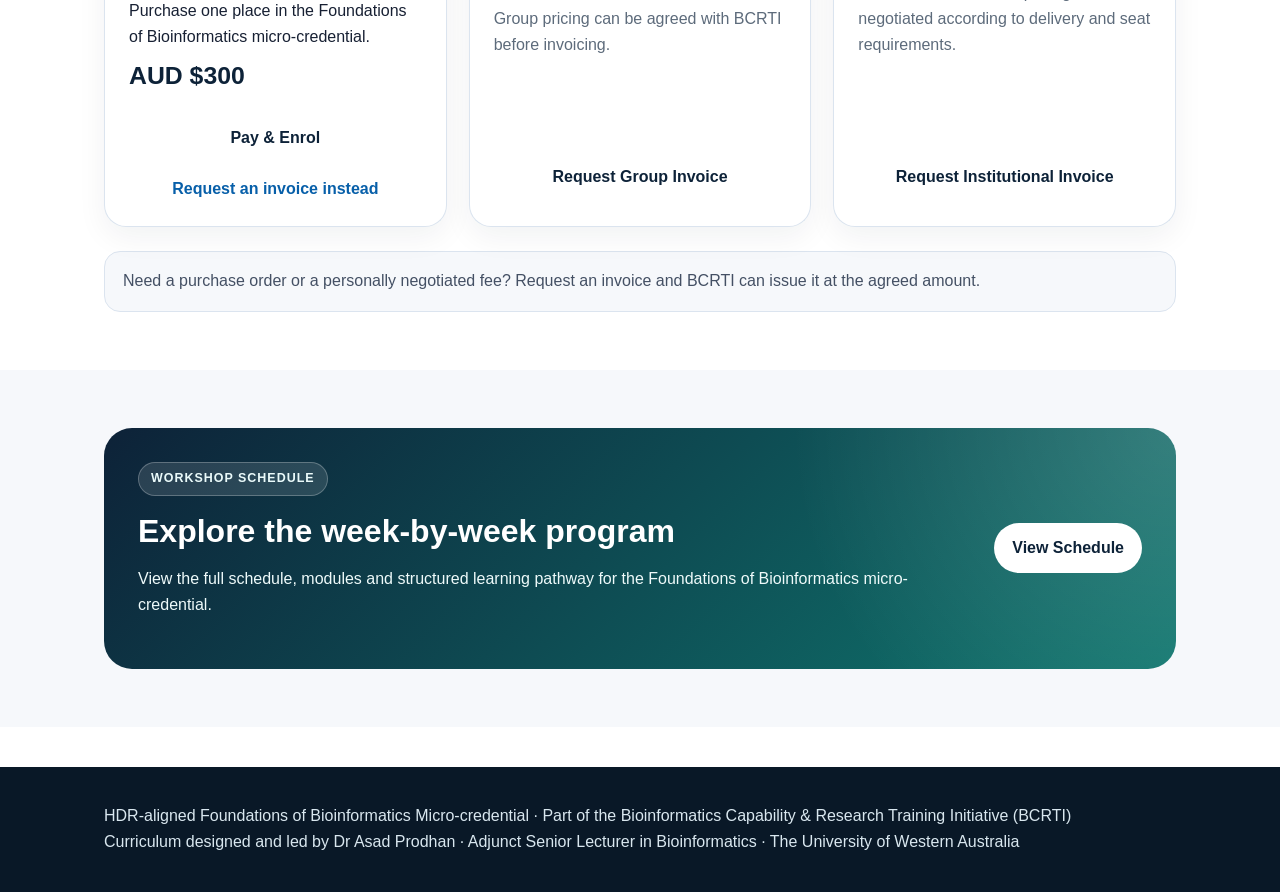
==== commit 08afc5ae: "Add files via upload" ====
--- a/index.html
+++ b/index.html
@@ -6,6 +6,7 @@
   <meta name="viewport" content="width=device-width, initial-scale=1">
   <title>Foundations of Bioinformatics Micro-credential</title>
   <link rel="stylesheet" href="assets/css/style.css">
+  <script defer src="assets/js/payment-config.js"></script>
 </head>
 
 <body>
@@ -322,6 +323,20 @@
 
   </div>
 </section>
+
+<section id="enrol" class="section purchase-section">
+  <div class="container">
+    <span class="section-label">Enrolment &amp; Purchase</span>
+    <h2>Choose the payment pathway that suits you</h2>
+    <p class="lead">Individual learners can pay online. Groups and institutions can request an invoice so BCRTI can apply the agreed cohort, institutional or negotiated fee.</p>
+    <div class="grid three purchase-grid">
+      <div class="card premium-card purchase-card"><img src="assets/img/BCRTI_Logo_vertical.png" alt="BCRTI" class="purchase-logo"><h3>Individual learner</h3><p>Purchase one place in the Foundations of Bioinformatics micro-credential.</p><div class="purchase-price">AUD $300</div><a class="button purchase-button" href="#" data-square-pay>Pay &amp; Enrol</a><a class="text-action" href="#" data-invoice-request="individual learner">Request an invoice instead</a></div>
+      <div class="card premium-card purchase-card"><h3>Group purchase</h3><p>For supervisors, laboratories or research groups purchasing places for multiple learners.</p><p class="purchase-note">Group pricing can be agreed with BCRTI before invoicing.</p><a class="button purchase-button" href="#" data-invoice-request="group purchase">Request Group Invoice</a></div>
+      <div class="card premium-card purchase-card"><h3>Institutional purchase</h3><p>For universities, research organisations and institutional cohorts or seat licences.</p><p class="purchase-note">Institutional and cohort pricing can be negotiated according to delivery and seat requirements.</p><a class="button purchase-button" href="#" data-invoice-request="institutional purchase">Request Institutional Invoice</a></div>
+    </div>
+    <div id="payment-not-configured" class="purchase-help">Need a purchase order or a personally negotiated fee? Request an invoice and BCRTI can issue it at the agreed amount.</div>
+  </div>
+</section>
 <section class="section alt">
   <div class="container">
 
--- a/assets/css/style.css
+++ b/assets/css/style.css
@@ -918,4 +918,6 @@
   max-width: 900px;
   margin-bottom: 2rem;
   color: #555;
-}+}
+/* BCRTI enrolment & purchase */
+.purchase-section{background:#fff}.purchase-grid{align-items:stretch}.purchase-card{display:flex;flex-direction:column}.purchase-card .button{margin-top:auto;text-align:center}.purchase-logo{width:94px;height:auto;align-self:center;margin:0 auto 8px}.purchase-price{font-size:1.55rem;font-weight:900;color:var(--navy);margin:.35rem 0 1rem}.purchase-note{color:var(--muted);margin-bottom:1.2rem}.purchase-button{display:block}.text-action{display:block;text-align:center;font-weight:800;margin-top:.8rem}.purchase-help{margin-top:1.5rem;padding:16px 18px;background:var(--soft);border:1px solid var(--line);border-radius:16px;color:#445064}
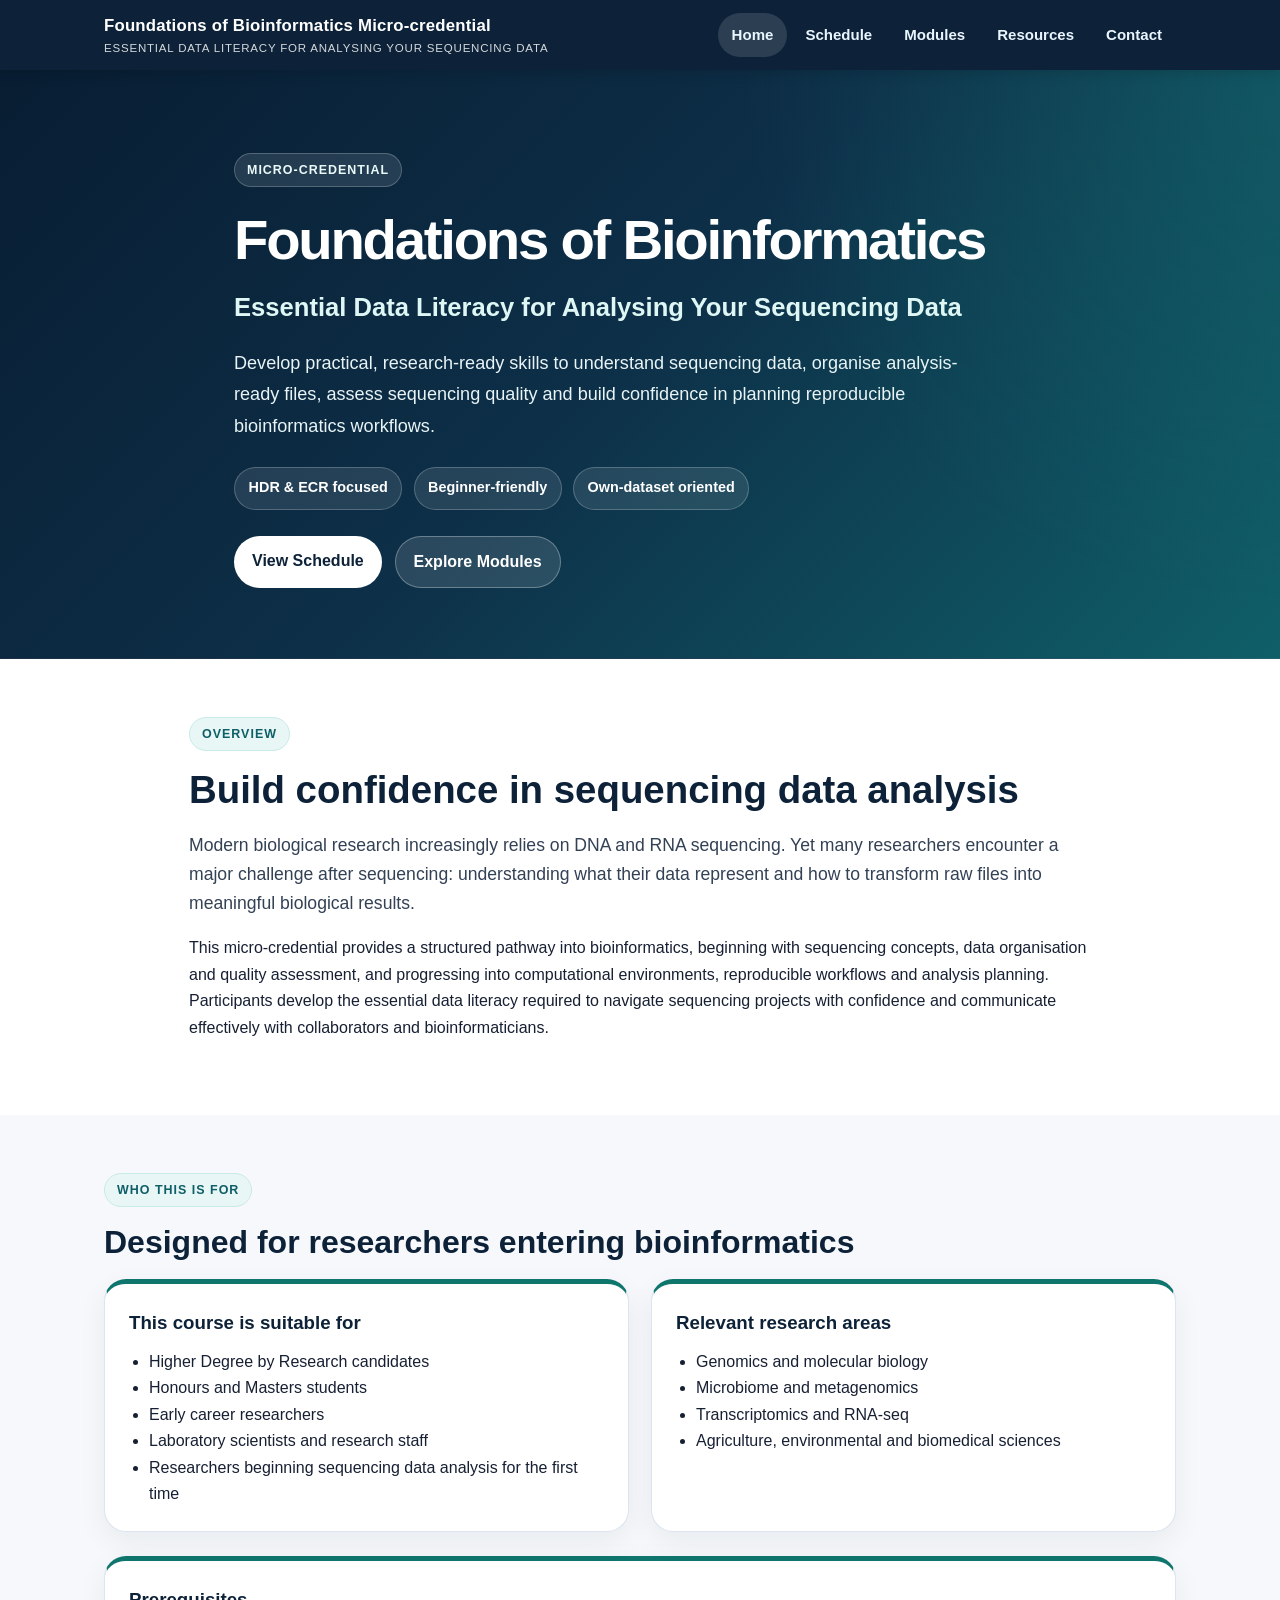
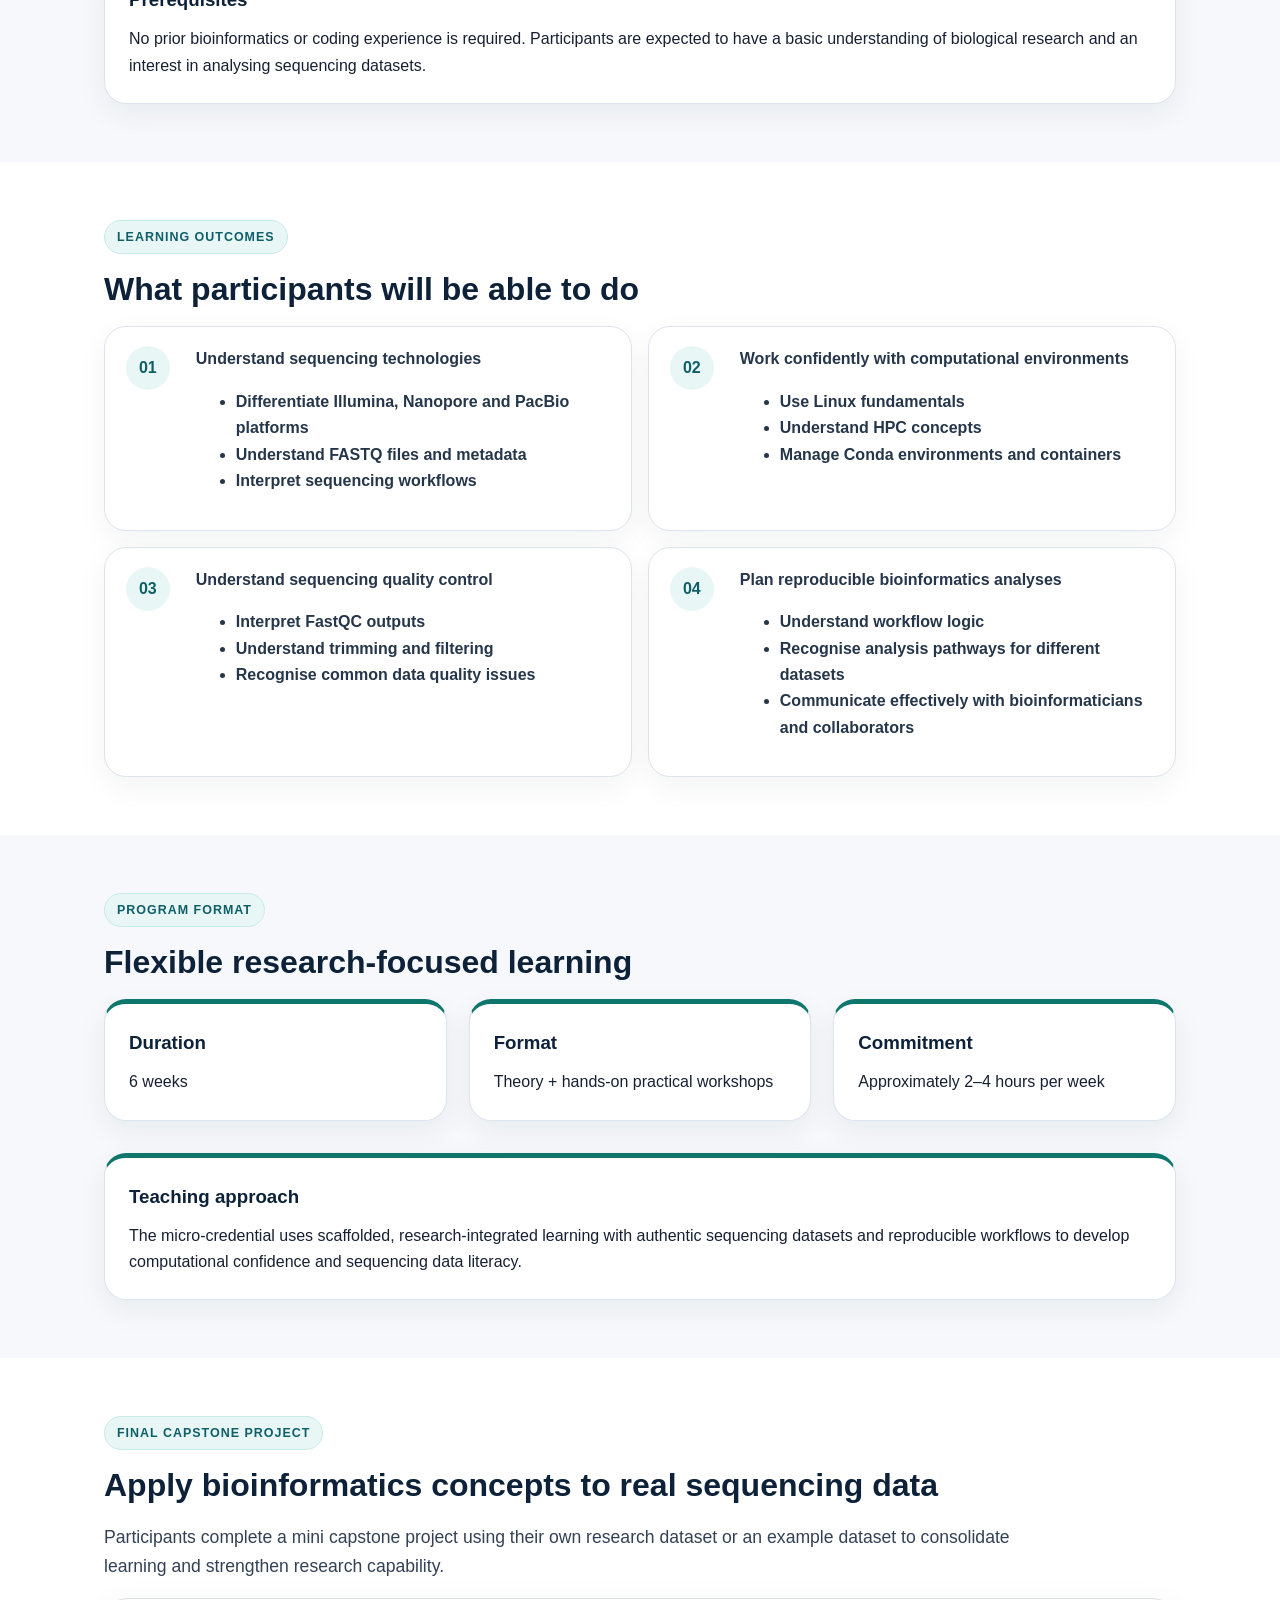
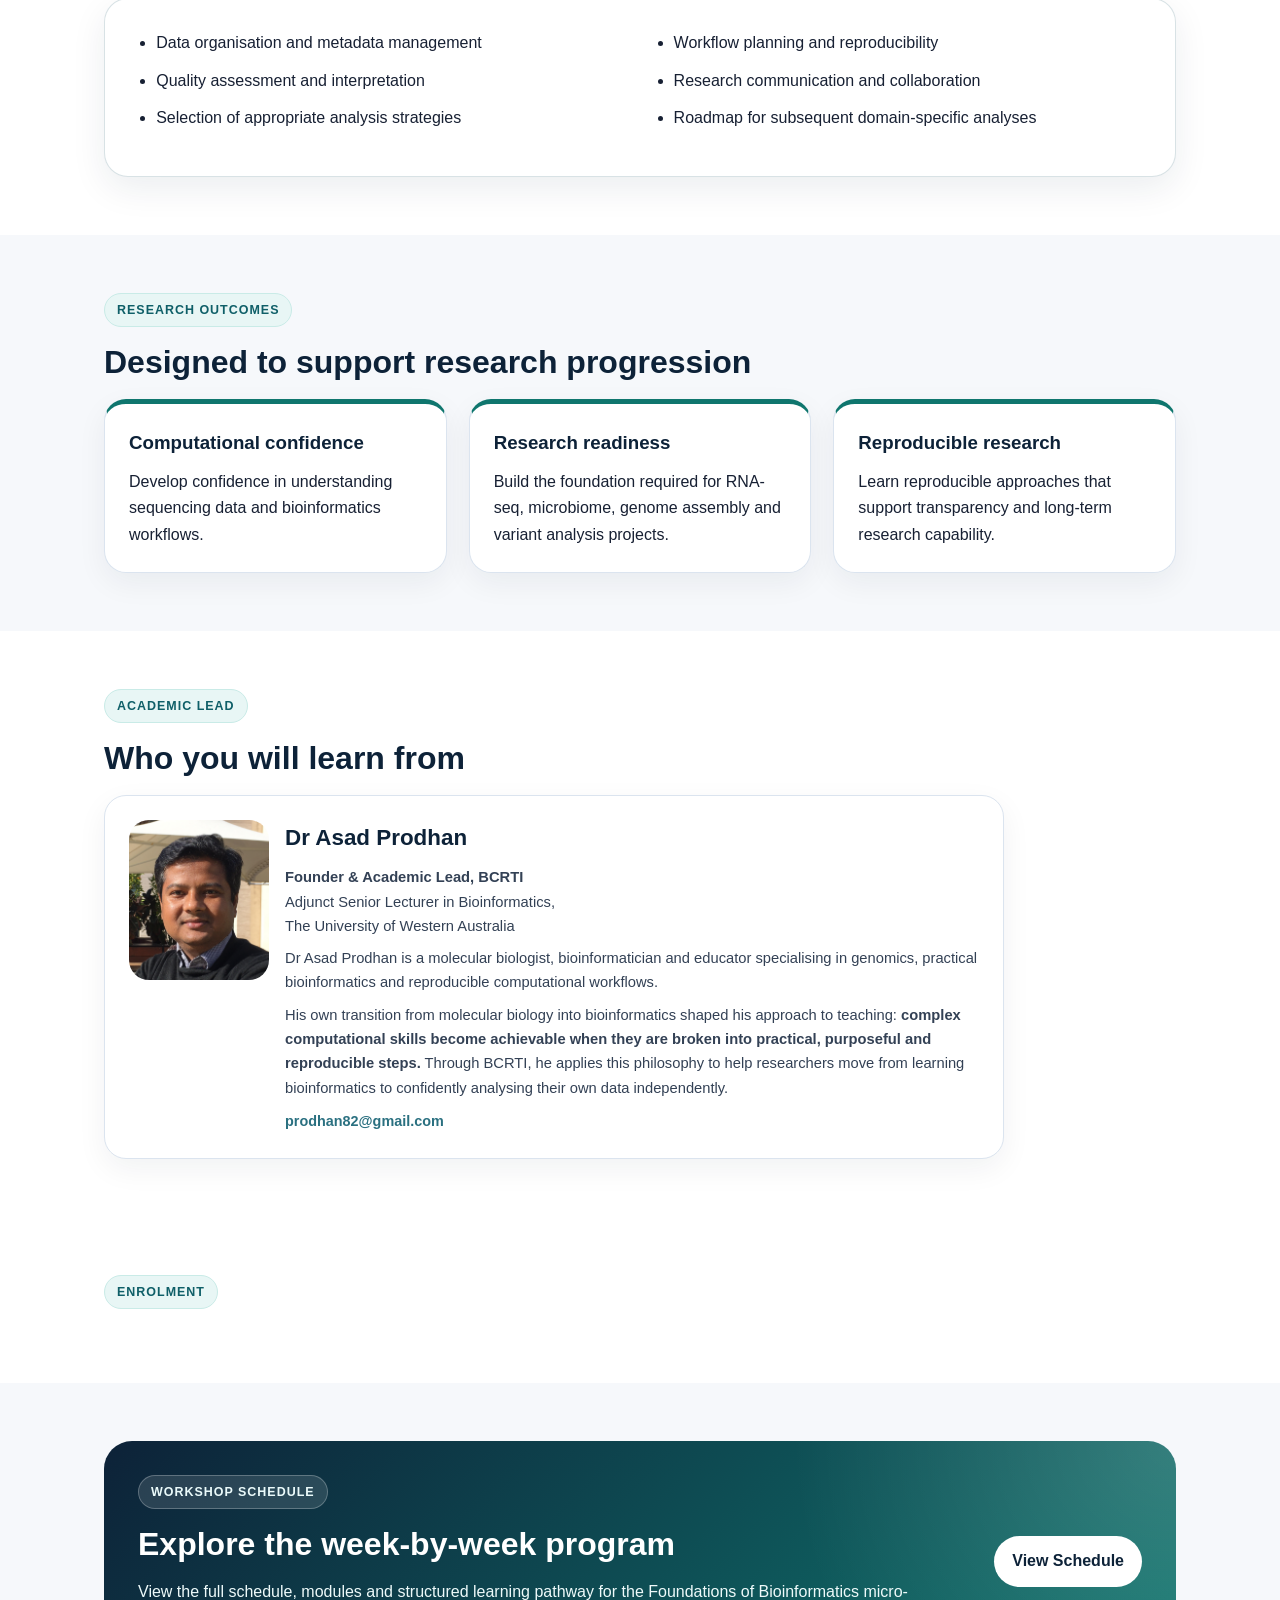
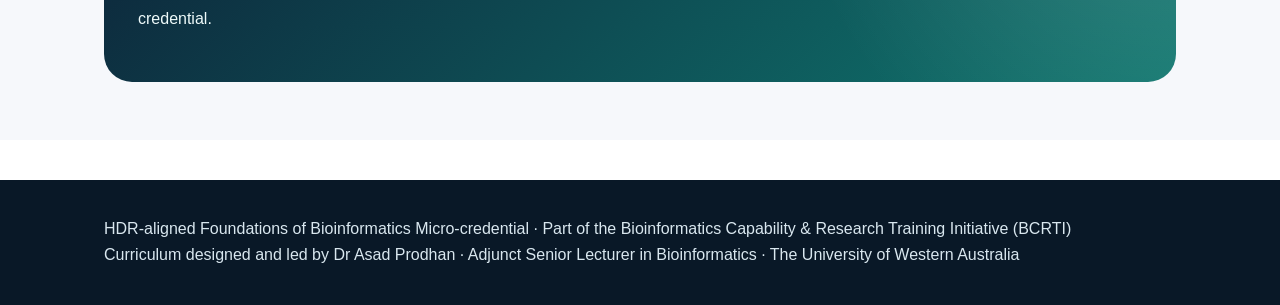
==== commit 034ee875: "Add files via upload" ====
--- a/index.html
+++ b/index.html
@@ -326,15 +326,34 @@
 
 <section id="enrol" class="section purchase-section">
   <div class="container">
-    <span class="section-label">Enrolment &amp; Purchase</span>
-    <h2>Choose the payment pathway that suits you</h2>
-    <p class="lead">Individual learners can pay online. Groups and institutions can request an invoice so BCRTI can apply the agreed cohort, institutional or negotiated fee.</p>
-    <div class="grid three purchase-grid">
-      <div class="card premium-card purchase-card"><img src="assets/img/BCRTI_Logo_vertical.png" alt="BCRTI" class="purchase-logo"><h3>Individual learner</h3><p>Purchase one place in the Foundations of Bioinformatics micro-credential.</p><div class="purchase-price">AUD $300</div><a class="button purchase-button" href="#" data-square-pay>Pay &amp; Enrol</a><a class="text-action" href="#" data-invoice-request="individual learner">Request an invoice instead</a></div>
-      <div class="card premium-card purchase-card"><h3>Group purchase</h3><p>For supervisors, laboratories or research groups purchasing places for multiple learners.</p><p class="purchase-note">Group pricing can be agreed with BCRTI before invoicing.</p><a class="button purchase-button" href="#" data-invoice-request="group purchase">Request Group Invoice</a></div>
-      <div class="card premium-card purchase-card"><h3>Institutional purchase</h3><p>For universities, research organisations and institutional cohorts or seat licences.</p><p class="purchase-note">Institutional and cohort pricing can be negotiated according to delivery and seat requirements.</p><a class="button purchase-button" href="#" data-invoice-request="institutional purchase">Request Institutional Invoice</a></div>
-    </div>
-    <div id="payment-not-configured" class="purchase-help">Need a purchase order or a personally negotiated fee? Request an invoice and BCRTI can issue it at the agreed amount.</div>
+    <span class="section-label">Enrolment</span>
+
+    <div class="enrolment-state" data-enrolment-state="coming-soon" hidden>
+      <h2>Online enrolment coming soon</h2>
+      <p class="lead">Foundations of Bioinformatics is preparing for online enrolment. Please check back soon for enrolment updates.</p>
+    </div>
+
+    <div class="enrolment-state" data-enrolment-state="interest" hidden>
+      <h2>Online enrolment opening soon</h2>
+      <p class="lead">Foundations of Bioinformatics will be available for self-paced online enrolment soon. Register your interest to be notified when enrolment opens.</p>
+      <a class="button enrolment-primary-action" href="#" data-interest-register>Register your interest</a>
+    </div>
+
+    <div class="enrolment-state" data-enrolment-state="open" hidden>
+      <h2>Choose the payment pathway that suits you</h2>
+      <p class="lead">Individual learners can pay online. Groups and institutions can request an invoice so BCRTI can apply the agreed cohort, institutional or negotiated fee.</p>
+      <div class="grid three purchase-grid">
+        <div class="card premium-card purchase-card"><img src="assets/img/BCRTI_Logo_vertical.png" alt="BCRTI" class="purchase-logo"><h3>Individual learner</h3><p>Purchase one place in the Foundations of Bioinformatics micro-credential.</p><div class="purchase-price">AUD $300</div><a class="button purchase-button" href="#" data-stripe-pay>Pay &amp; Enrol</a><a class="text-action" href="#" data-invoice-request="individual learner">Request an invoice instead</a></div>
+        <div class="card premium-card purchase-card"><h3>Group purchase</h3><p>For supervisors, laboratories or research groups purchasing places for multiple learners.</p><p class="purchase-note">Group pricing can be agreed with BCRTI before invoicing.</p><a class="button purchase-button" href="#" data-invoice-request="group purchase">Request Group Invoice</a></div>
+        <div class="card premium-card purchase-card"><h3>Institutional purchase</h3><p>For universities, research organisations and institutional cohorts or seat licences.</p><p class="purchase-note">Institutional and cohort pricing can be negotiated according to delivery and seat requirements.</p><a class="button purchase-button" href="#" data-invoice-request="institutional purchase">Request Institutional Invoice</a></div>
+      </div>
+      <div id="payment-not-configured" class="purchase-help">Need a purchase order or a personally negotiated fee? Request an invoice and BCRTI can issue it at the agreed amount.</div>
+    </div>
+
+    <div class="enrolment-state" data-enrolment-state="closed" hidden>
+      <h2>Online enrolment is currently closed</h2>
+      <p class="lead">Online enrolment for Foundations of Bioinformatics is currently closed. Please check back for future enrolment opportunities.</p>
+    </div>
   </div>
 </section>
 <section class="section alt">
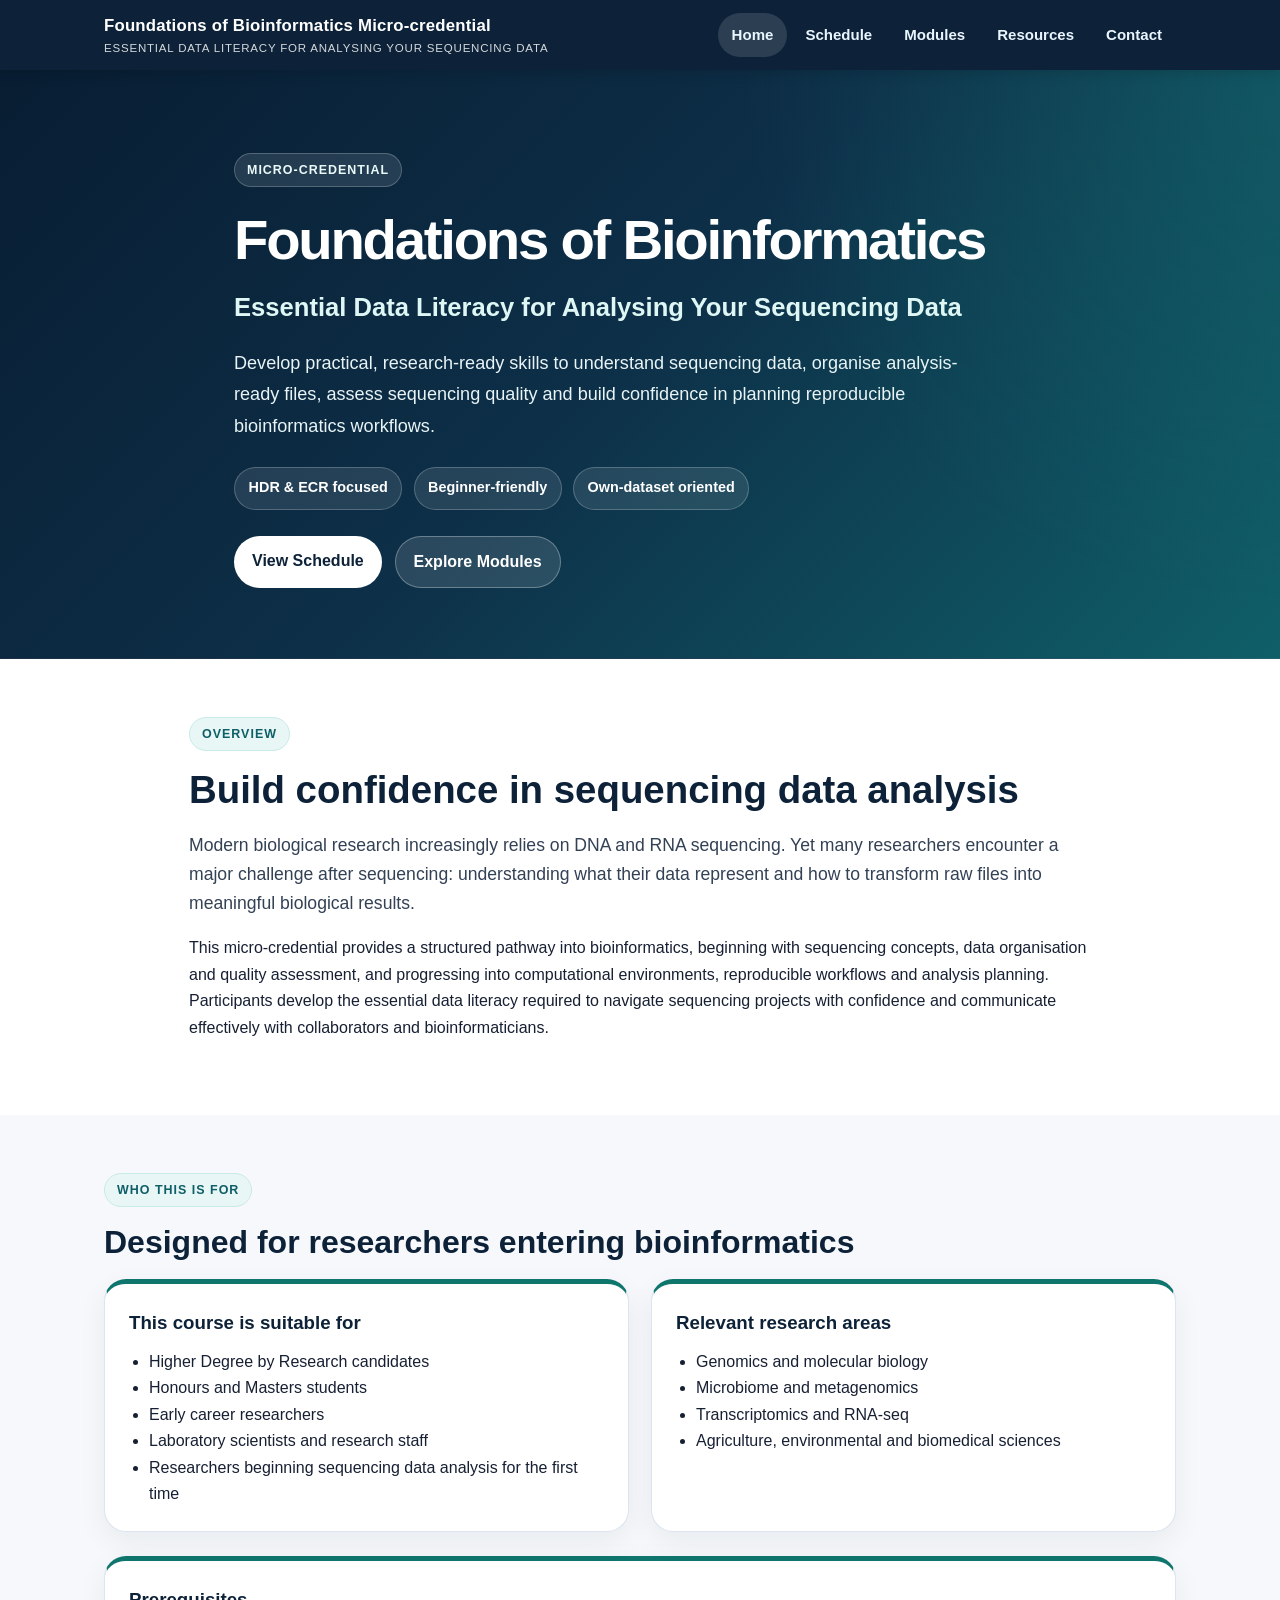
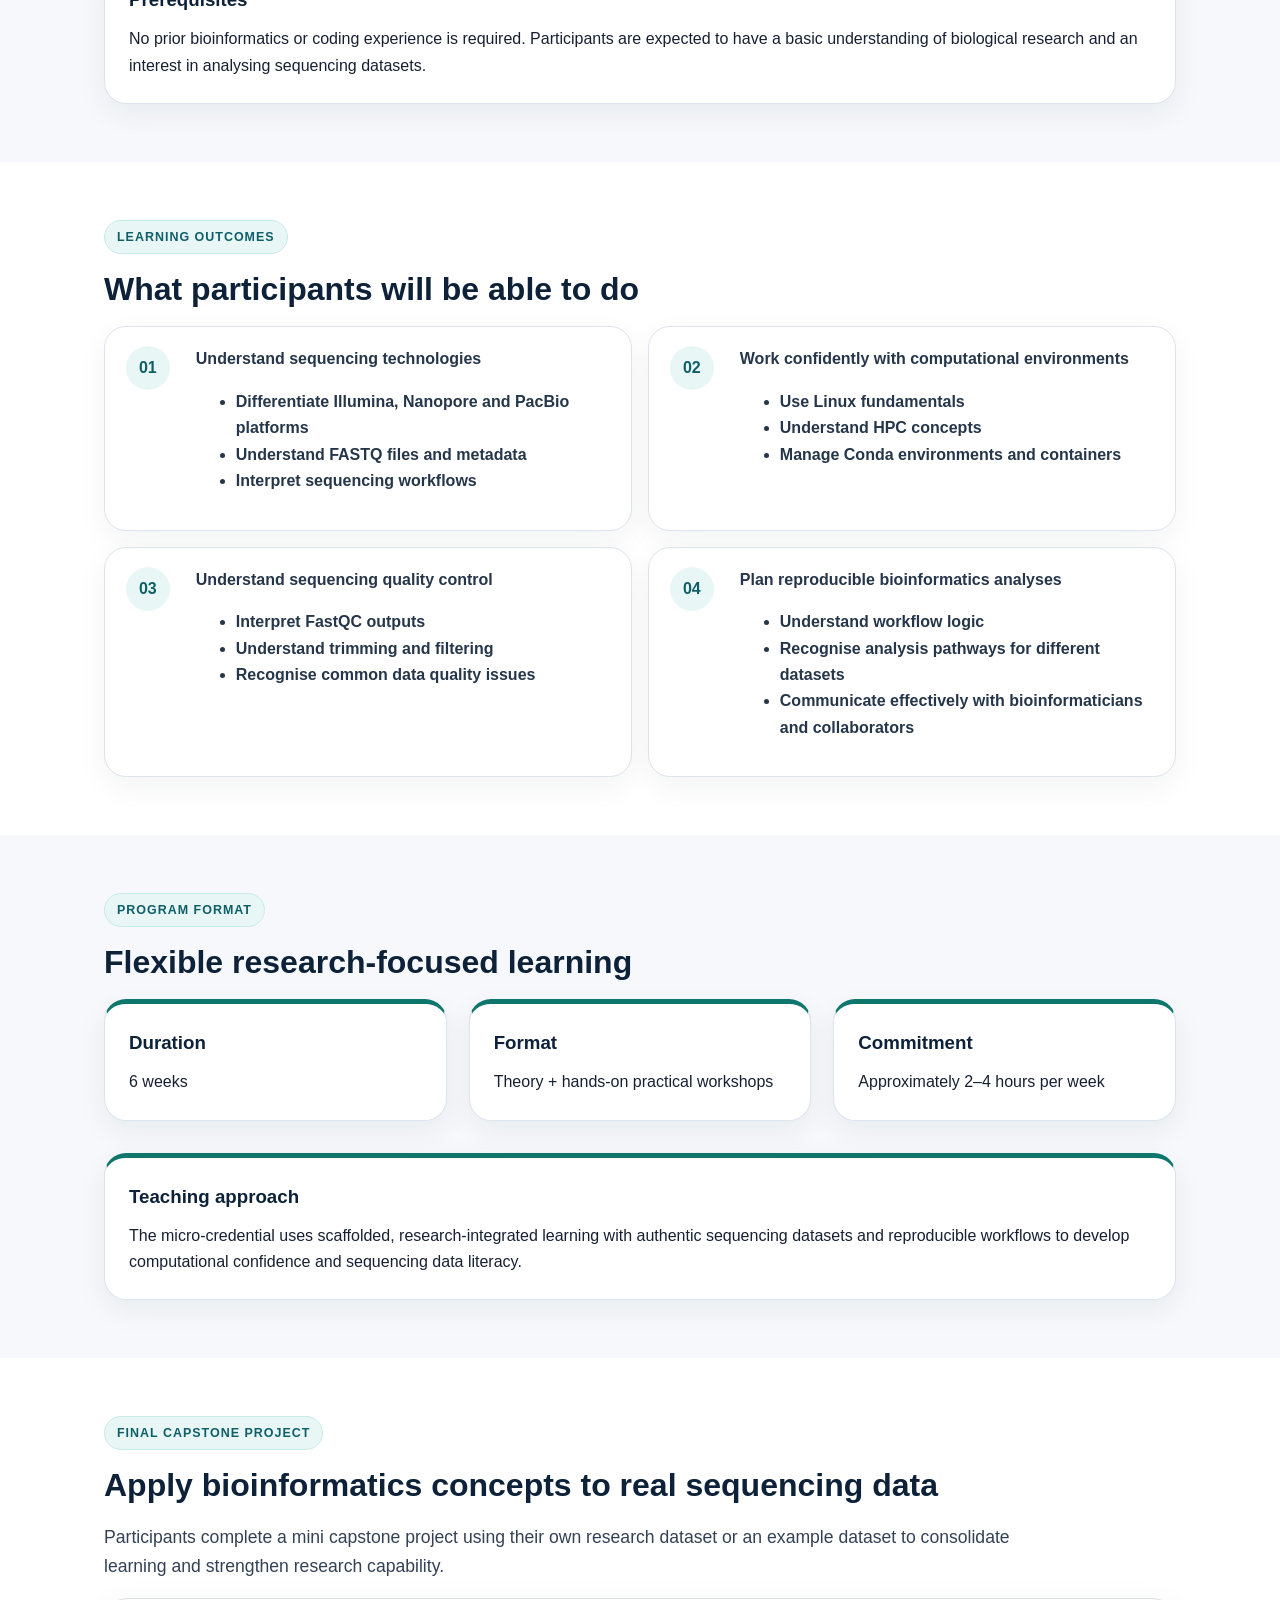
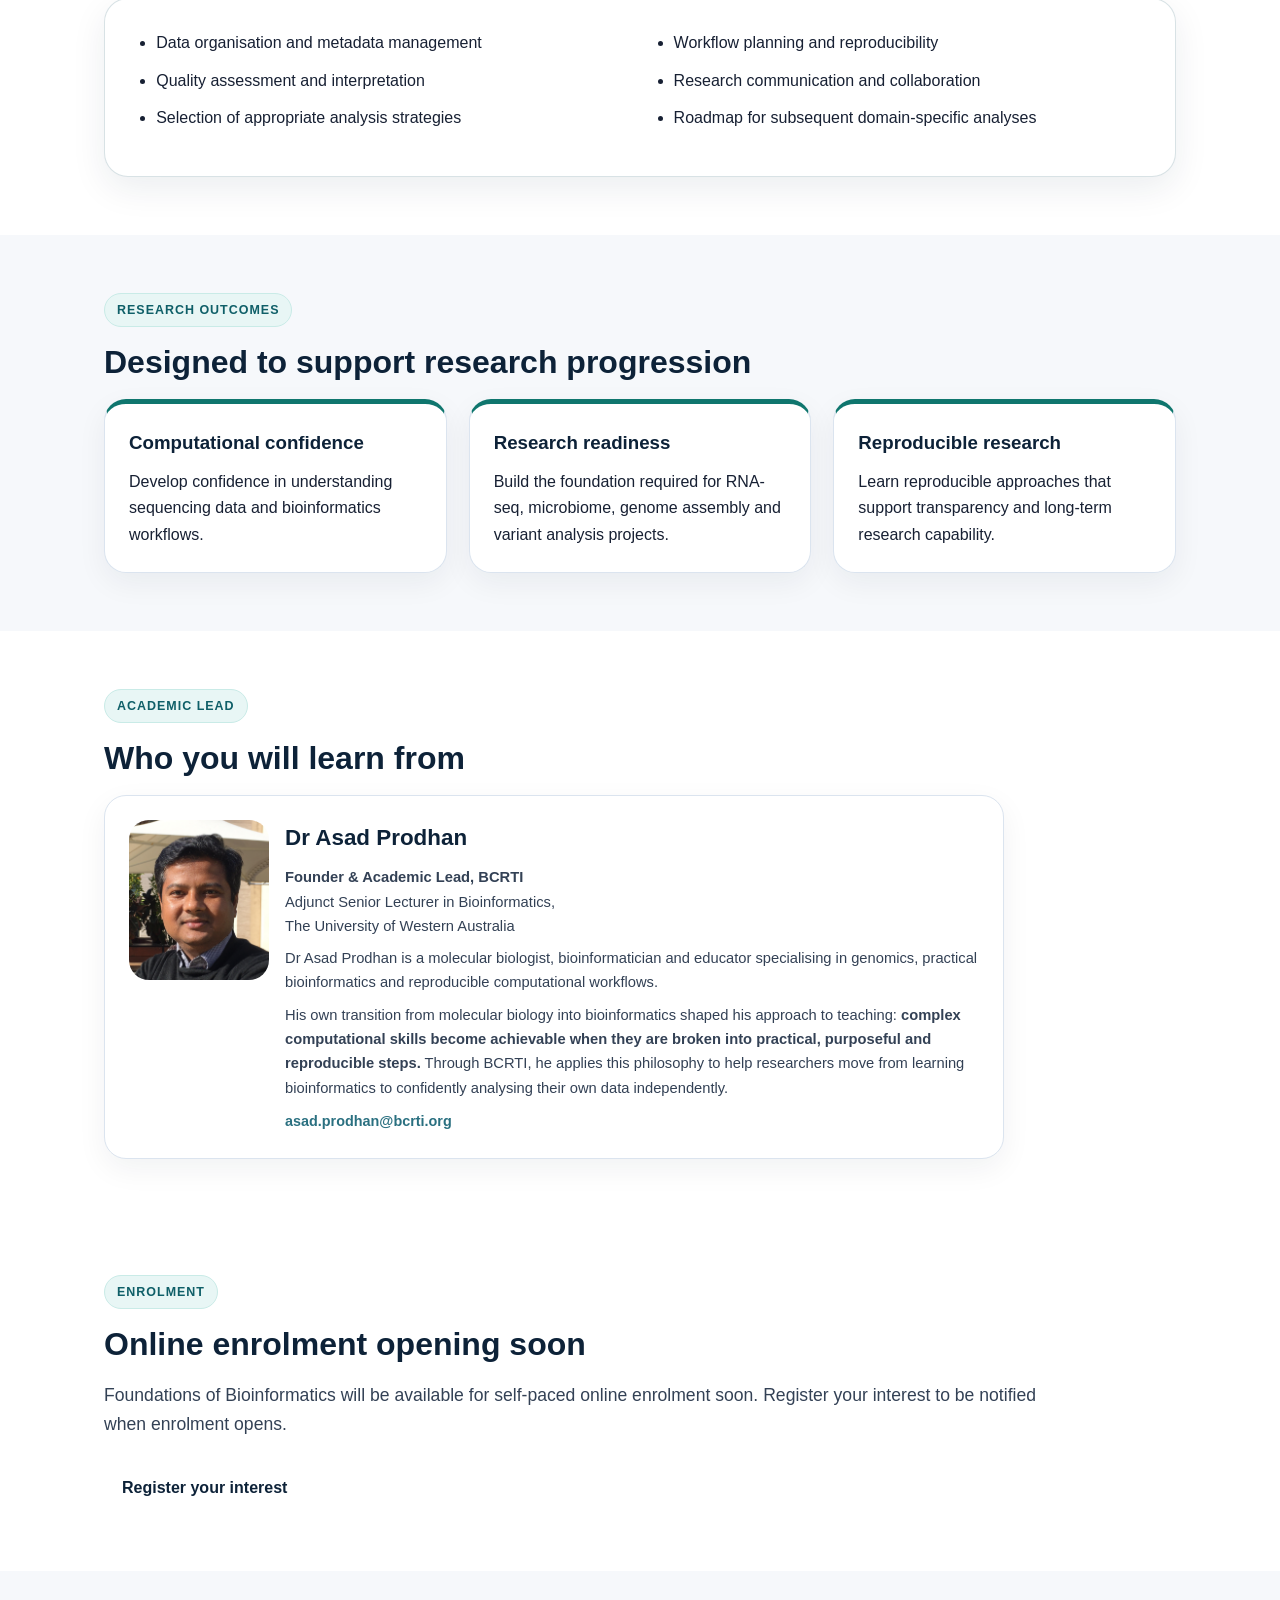
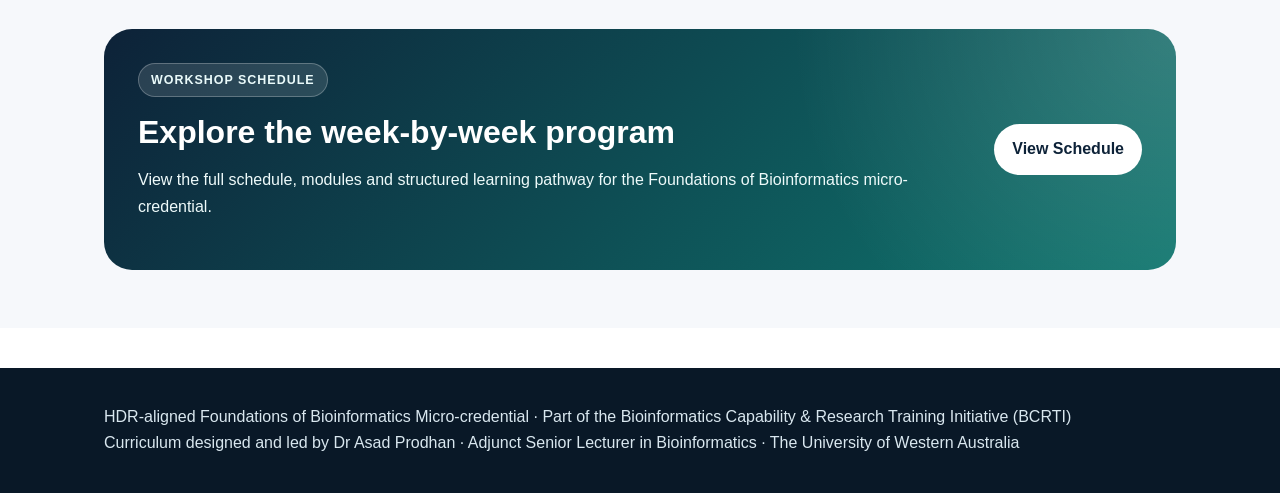
==== commit 78253d45: "Update email address in index.html" ====
--- a/index.html
+++ b/index.html
@@ -312,8 +312,8 @@
             His own transition from molecular biology into bioinformatics shaped his approach to teaching: <strong>complex computational skills become achievable when they are broken into practical, purposeful and reproducible steps.</strong> Through BCRTI, he applies this philosophy to help researchers move from learning bioinformatics to confidently analysing their own data independently.
           </p>
           
-          <a href="mailto:prodhan82@gmail.com">
-            prodhan82@gmail.com
+          <a href="mailto:asad.prodhan@bcrti.org">
+            asad.prodhan@bcrti.org
           </a>
 
         </div>
--- a/assets/css/style.css
+++ b/assets/css/style.css
@@ -921,3 +921,7 @@
 }
 /* BCRTI enrolment & purchase */
 .purchase-section{background:#fff}.purchase-grid{align-items:stretch}.purchase-card{display:flex;flex-direction:column}.purchase-card .button{margin-top:auto;text-align:center}.purchase-logo{width:94px;height:auto;align-self:center;margin:0 auto 8px}.purchase-price{font-size:1.55rem;font-weight:900;color:var(--navy);margin:.35rem 0 1rem}.purchase-note{color:var(--muted);margin-bottom:1.2rem}.purchase-button{display:block}.text-action{display:block;text-align:center;font-weight:800;margin-top:.8rem}.purchase-help{margin-top:1.5rem;padding:16px 18px;background:var(--soft);border:1px solid var(--line);border-radius:16px;color:#445064}
+
+/* Enrolment state switcher */
+.enrolment-state[hidden]{display:none!important}
+.enrolment-primary-action{display:inline-block;margin-top:.35rem}
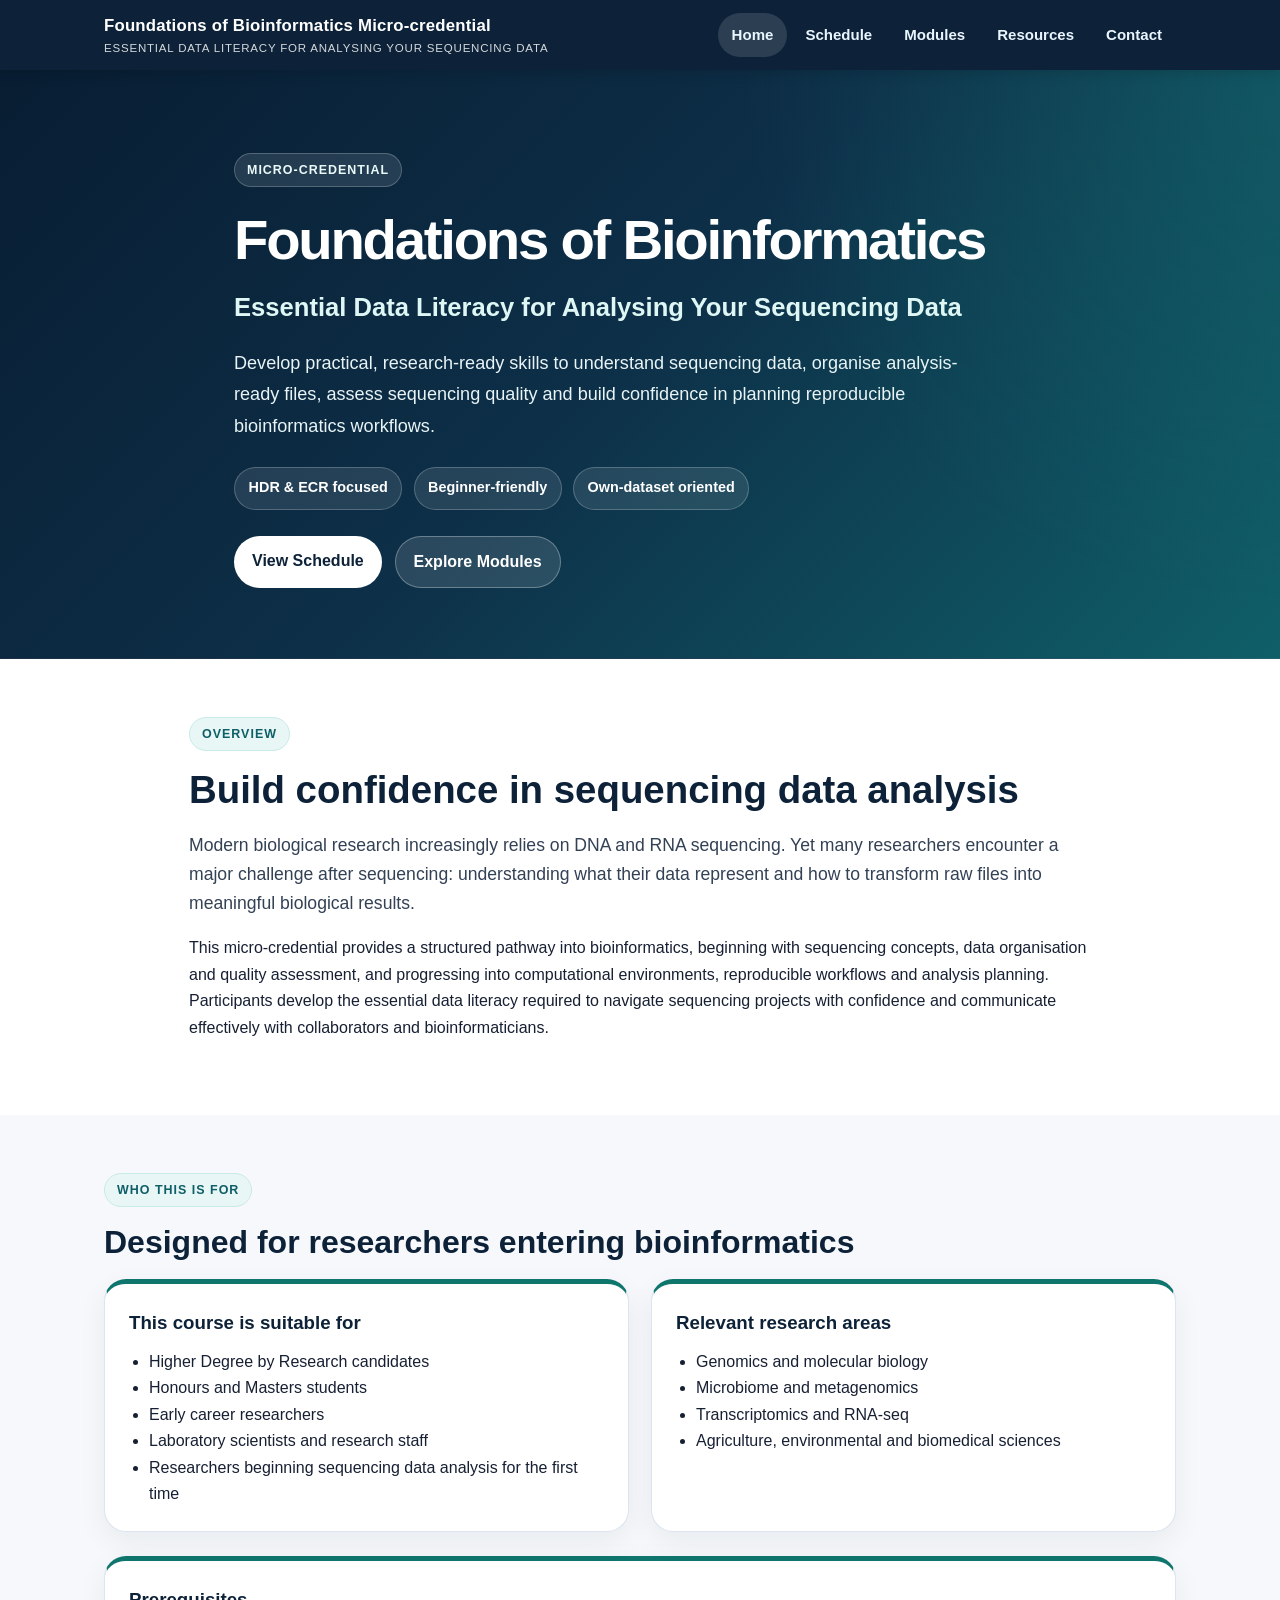
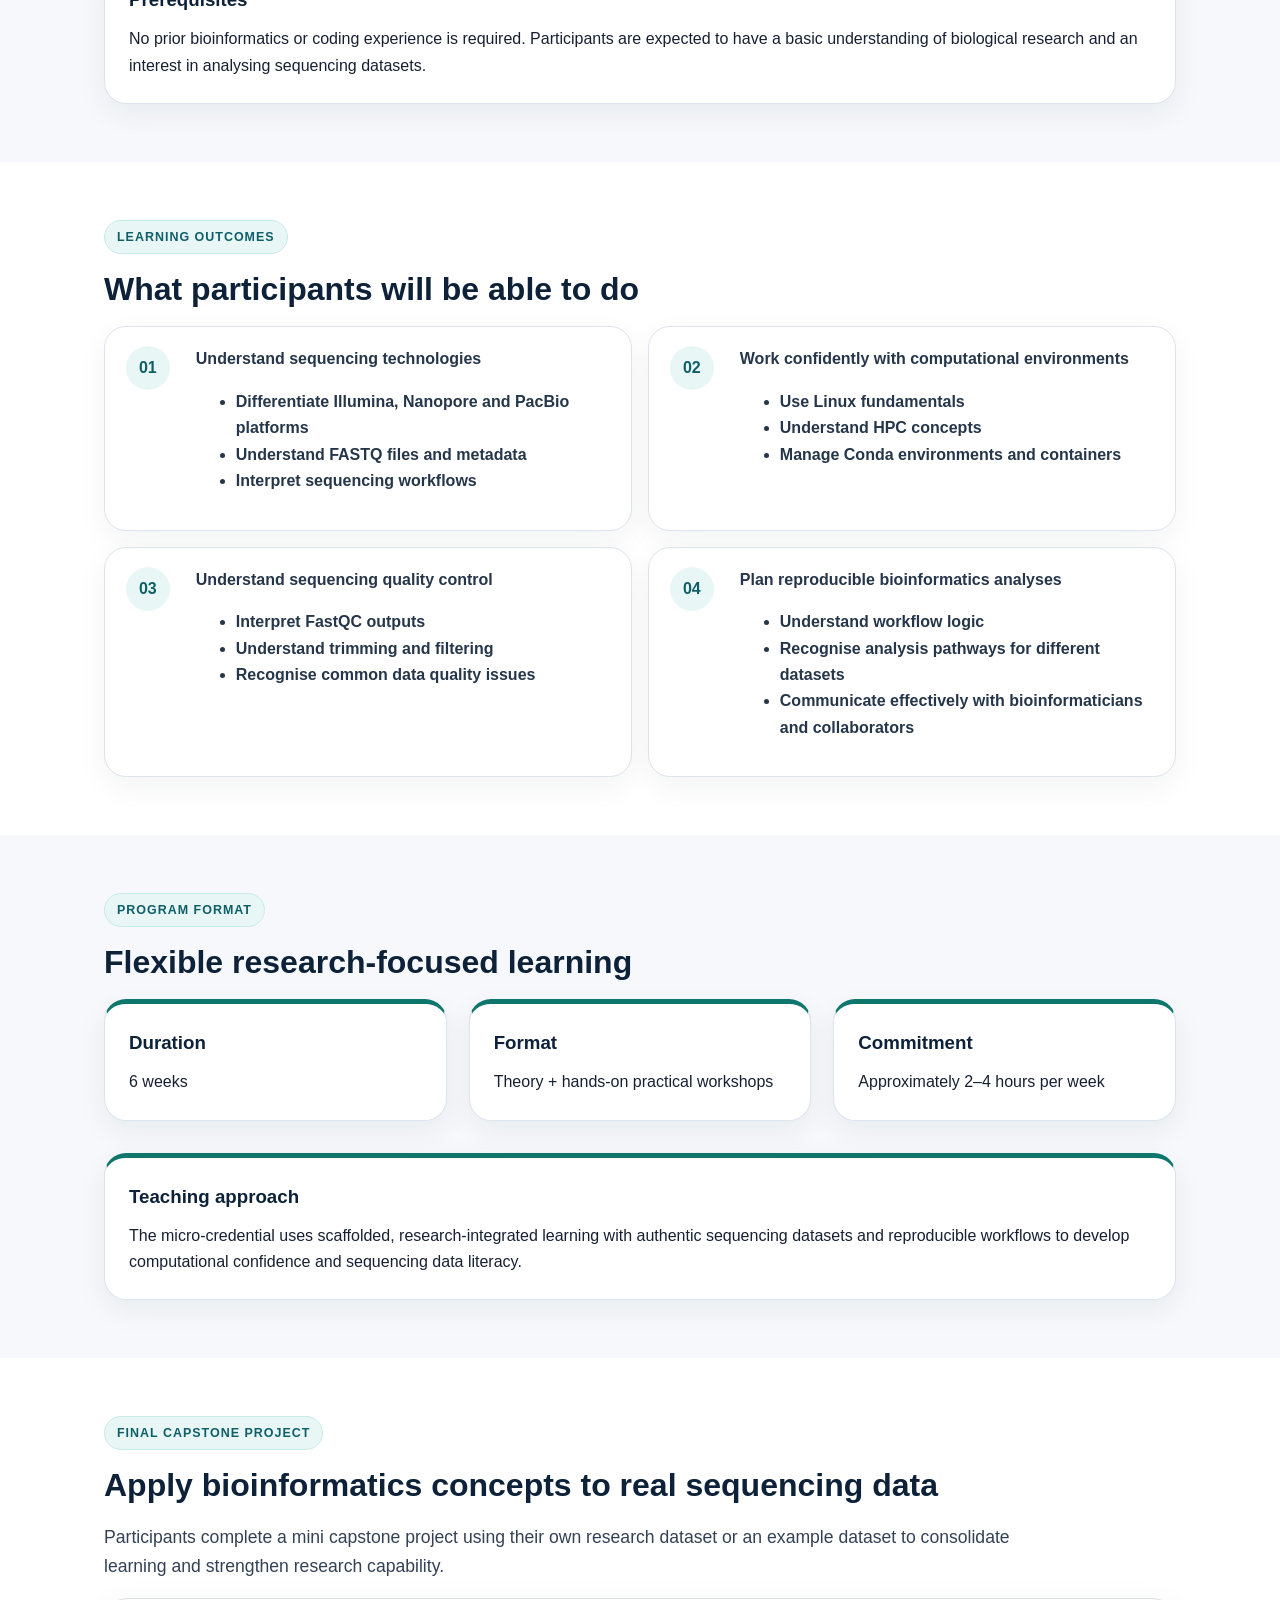
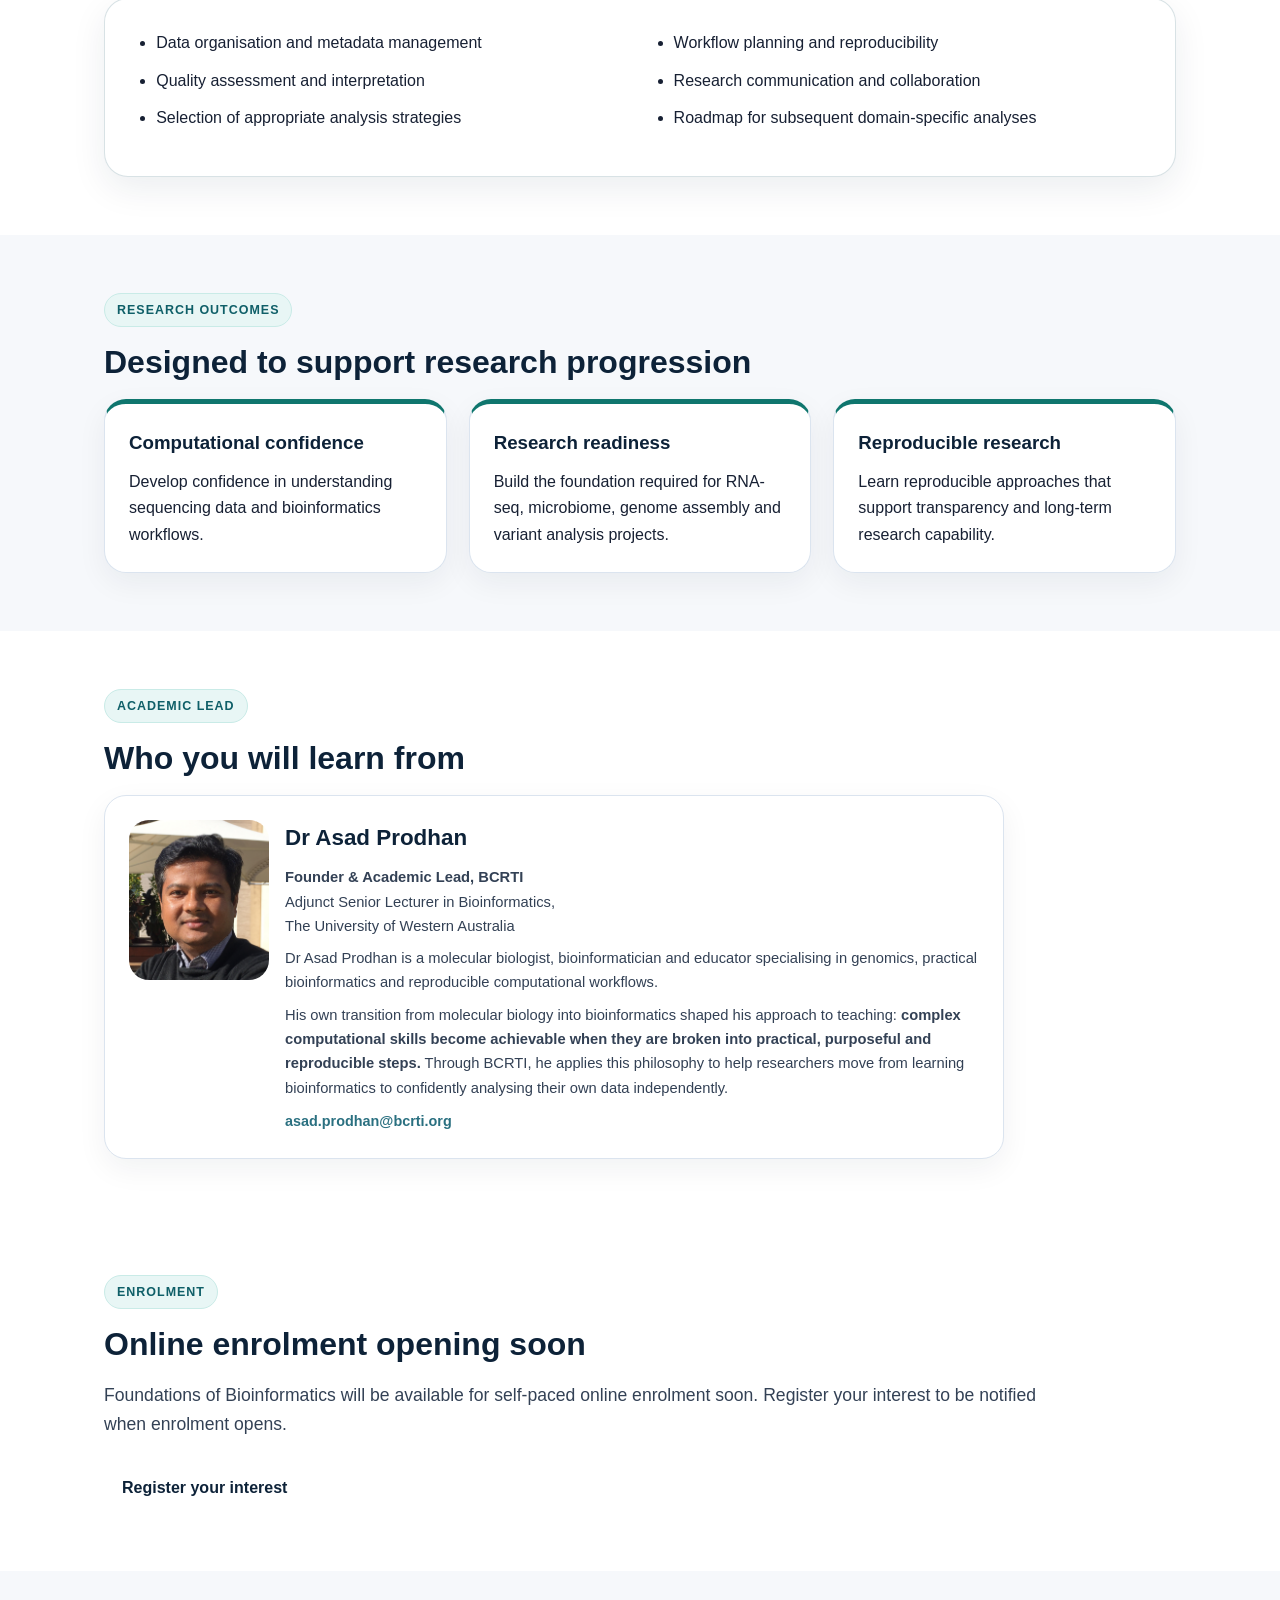
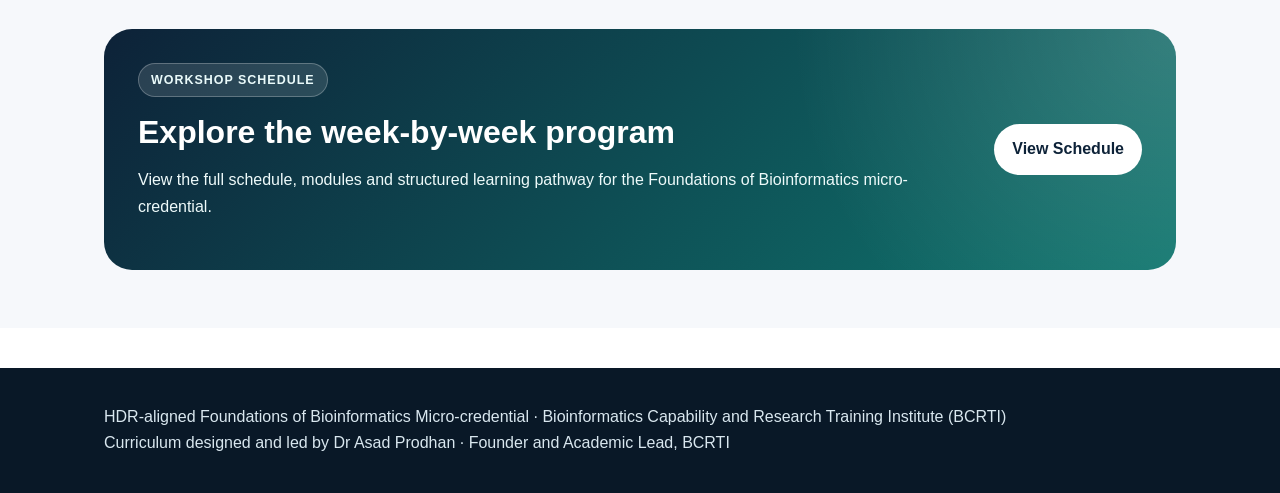
==== commit 5513cbbb: "Update footer text for bioinformatics program" ====
--- a/index.html
+++ b/index.html
@@ -386,8 +386,8 @@
 </section>
 <footer class="footer">
   <div class="container">
-    HDR-aligned Foundations of Bioinformatics Micro-credential · Part of the Bioinformatics Capability &amp; Research Training Initiative (BCRTI)<br>
-    Curriculum designed and led by Dr Asad Prodhan · Adjunct Senior Lecturer in Bioinformatics · The University of Western Australia
+    HDR-aligned Foundations of Bioinformatics Micro-credential · Bioinformatics Capability and Research Training Institute (BCRTI)<br>
+    Curriculum designed and led by Dr Asad Prodhan · Founder and Academic Lead, BCRTI
   </div>
 </footer>
 
